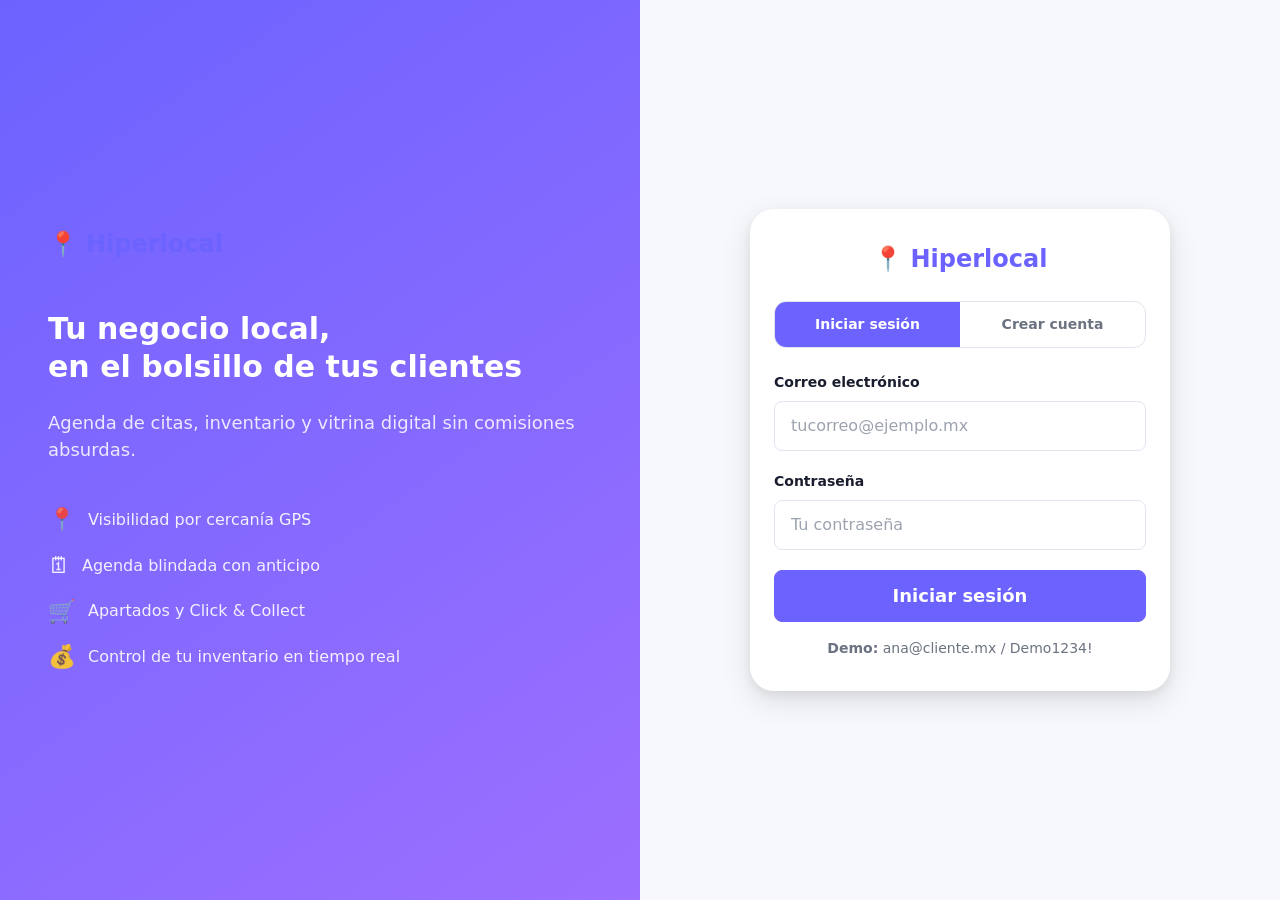
==== login.html @ 13b5e318 "Add files via upload" ====
<!DOCTYPE html>
<html lang="es">
<head>
  <meta charset="UTF-8">
  <meta name="viewport" content="width=device-width, initial-scale=1.0">
  <title>Entrar | Hiperlocal</title>
  <meta name="description" content="Inicia sesión o crea tu cuenta en Hiperlocal.">
  <link rel="stylesheet" href="css/variables.css">
  <link rel="stylesheet" href="css/global.css">
  <link rel="stylesheet" href="css/componentes.css">
  <style>
    body { background: var(--color-bg); }

    .auth-layout {
      min-height: 100dvh;
      display: grid;
      grid-template-columns: 1fr;
    }

    @media (min-width: 768px) {
      .auth-layout { grid-template-columns: 1fr 1fr; }
    }

    .auth-branding {
      display: none;
      background: linear-gradient(145deg, var(--color-primary) 0%, #9C6FFF 100%);
      color: #fff;
      padding: var(--space-12);
      flex-direction: column;
      justify-content: center;
      gap: var(--space-6);
    }

    @media (min-width: 768px) { .auth-branding { display: flex; } }

    .auth-branding h2 {
      color: #fff;
      font-size: var(--text-3xl);
      line-height: var(--leading-tight);
    }

    .auth-branding p { opacity: 0.85; font-size: var(--text-lg); }

    .auth-branding .feature-list {
      display: flex;
      flex-direction: column;
      gap: var(--space-3);
    }

    .auth-branding .feature-item {
      display: flex;
      align-items: center;
      gap: var(--space-3);
      font-size: var(--text-base);
      opacity: 0.9;
    }

    .auth-branding .feature-item .icon {
      font-size: 1.4rem;
      flex-shrink: 0;
    }

    .auth-form-wrapper {
      display: flex;
      align-items: center;
      justify-content: center;
      padding: var(--space-8) var(--space-5);
      min-height: 100dvh;
    }

    .auth-card {
      background: var(--color-surface);
      border-radius: var(--radius-2xl);
      box-shadow: var(--shadow-lg);
      padding: var(--space-8) var(--space-6);
      width: 100%;
      max-width: 420px;
    }

    .auth-logo {
      display: flex;
      align-items: center;
      gap: var(--space-2);
      font-size: var(--text-2xl);
      font-weight: var(--weight-bold);
      color: var(--color-primary);
      margin-bottom: var(--space-6);
      justify-content: center;
      text-decoration: none;
    }

    .auth-tabs {
      display: flex;
      gap: 0;
      border: 1.5px solid var(--color-border);
      border-radius: var(--radius-lg);
      overflow: hidden;
      margin-bottom: var(--space-6);
    }

    .auth-tab-btn {
      flex: 1;
      padding: var(--space-3);
      border: none;
      background: transparent;
      font-size: var(--text-sm);
      font-weight: var(--weight-semibold);
      color: var(--color-text-muted);
      cursor: pointer;
      transition: background var(--transition-fast), color var(--transition-fast);
    }

    .auth-tab-btn.active {
      background: var(--color-primary);
      color: #fff;
    }

    .rol-selector {
      display: grid;
      grid-template-columns: 1fr 1fr;
      gap: var(--space-3);
      margin-bottom: var(--space-5);
    }

    .rol-card {
      border: 2px solid var(--color-border);
      border-radius: var(--radius-lg);
      padding: var(--space-4);
      cursor: pointer;
      text-align: center;
      transition: all var(--transition-fast);
      display: flex;
      flex-direction: column;
      align-items: center;
      gap: var(--space-2);
    }

    .rol-card:hover { border-color: var(--color-primary); }
    .rol-card.selected {
      border-color: var(--color-primary);
      background: var(--color-primary-light);
    }

    .rol-card__icon { font-size: 2rem; }
    .rol-card__label { font-size: var(--text-sm); font-weight: var(--weight-semibold); }
    .rol-card__sub   { font-size: var(--text-xs); color: var(--color-text-muted); }
  </style>
</head>
<body>

<div class="auth-layout">

  <!-- BRANDING lateral (desktop) -->
  <div class="auth-branding" aria-hidden="true">
    <a href="index.html" class="auth-logo" style="justify-content:flex-start;">
      <span>📍</span> Hiperlocal
    </a>
    <h2>Tu negocio local,<br>en el bolsillo de tus clientes</h2>
    <p>Agenda de citas, inventario y vitrina digital sin comisiones absurdas.</p>
    <div class="feature-list">
      <div class="feature-item"><span class="icon">📍</span> Visibilidad por cercanía GPS</div>
      <div class="feature-item"><span class="icon">🗓</span> Agenda blindada con anticipo</div>
      <div class="feature-item"><span class="icon">🛒</span> Apartados y Click &amp; Collect</div>
      <div class="feature-item"><span class="icon">💰</span> Control de tu inventario en tiempo real</div>
    </div>
  </div>

  <!-- FORMULARIO -->
  <div class="auth-form-wrapper">
    <div class="auth-card">
      <a href="index.html" class="auth-logo">
        <span>📍</span> Hiperlocal
      </a>

      <!-- Tabs Login / Registro -->
      <div class="auth-tabs" role="tablist" aria-label="Modo de acceso">
        <button class="auth-tab-btn active" role="tab" id="tab-login" aria-selected="true"
                aria-controls="form-login">Iniciar sesión</button>
        <button class="auth-tab-btn" role="tab" id="tab-registro" aria-selected="false"
                aria-controls="form-registro">Crear cuenta</button>
      </div>

      <!-- ════ FORM LOGIN ════════════════════════════ -->
      <form id="form-login" novalidate>
        <div class="form-group">
          <label class="form-label" for="login-email">Correo electrónico</label>
          <input type="email" id="login-email" name="email" class="form-control"
                 placeholder="tucorreo@ejemplo.mx" autocomplete="email" required>
        </div>
        <div class="form-group">
          <label class="form-label" for="login-password">Contraseña</label>
          <input type="password" id="login-password" name="password" class="form-control"
                 placeholder="Tu contraseña" autocomplete="current-password" required>
        </div>
        <div id="login-error" class="alert alert--danger" style="display:none;"></div>
        <button type="submit" class="btn btn--primary btn--full btn--lg" id="btn-login">
          Iniciar sesión
        </button>
        <p class="text-center text-sm text-muted" style="margin-top:var(--space-4);">
          <strong>Demo:</strong> ana@cliente.mx / Demo1234!
        </p>
      </form>

      <!-- ════ FORM REGISTRO ═════════════════════════ -->
      <form id="form-registro" style="display:none;" novalidate>
        <div class="form-group">
          <label class="form-label" for="reg-nombre">Nombre completo <span class="required">*</span></label>
          <input type="text" id="reg-nombre" name="nombre" class="form-control"
                 placeholder="Tu nombre" autocomplete="name" required minlength="2" maxlength="120">
        </div>
        <div class="form-group">
          <label class="form-label" for="reg-email">Correo electrónico <span class="required">*</span></label>
          <input type="email" id="reg-email" name="email" class="form-control"
                 placeholder="tucorreo@ejemplo.mx" autocomplete="email" required>
        </div>
        <div class="form-group">
          <label class="form-label" for="reg-tel">Teléfono (opcional)</label>
          <input type="tel" id="reg-tel" name="telefono" class="form-control"
                 placeholder="55 1234 5678" autocomplete="tel" maxlength="20">
        </div>
        <div class="form-group">
          <label class="form-label" for="reg-password">Contraseña <span class="required">*</span></label>
          <input type="password" id="reg-password" name="password" class="form-control"
                 placeholder="Mín. 8 caracteres, 1 mayúscula, 1 número" autocomplete="new-password"
                 required minlength="8">
          <span class="form-hint">Mínimo 8 caracteres, una mayúscula y un número.</span>
        </div>

        <!-- Selector de rol -->
        <div class="form-group">
          <label class="form-label">¿Cómo vas a usar Hiperlocal? <span class="required">*</span></label>
          <div class="rol-selector">
            <div class="rol-card selected" data-rol="cliente" role="radio" aria-checked="true" tabindex="0">
              <div class="rol-card__icon">👤</div>
              <div class="rol-card__label">Cliente</div>
              <div class="rol-card__sub">Busco y aparto productos o servicios</div>
            </div>
            <div class="rol-card" data-rol="negocio" role="radio" aria-checked="false" tabindex="0">
              <div class="rol-card__icon">🏪</div>
              <div class="rol-card__label">Negocio</div>
              <div class="rol-card__sub">Tengo un negocio y quiero publicarlo</div>
            </div>
          </div>
          <input type="hidden" id="reg-rol" name="rol" value="cliente">
        </div>

        <div id="registro-error" class="alert alert--danger" style="display:none;"></div>

        <button type="submit" class="btn btn--primary btn--full btn--lg" id="btn-registro">
          Crear mi cuenta
        </button>

        <p class="text-center text-xs text-muted" style="margin-top:var(--space-4);">
          Al registrarte aceptas los Términos de Servicio y la Política de Privacidad.
        </p>
      </form>

    </div>
  </div>

</div>

<script type="module">
  import { api, ApiError, toast, btnLoading } from './js/api.js';

  // ── Verificar si ya hay sesión ────────────────────────────────
  const redirect = new URLSearchParams(window.location.search).get('redirect') ?? 'index.html';

  (async () => {
    try {
      const me = await api.get('auth.php', { action: 'me' });
      if (me.autenticado) {
        const card = document.querySelector('.auth-card');
        const aviso = document.createElement('div');
        aviso.className = 'alert alert--info';
        aviso.style.marginBottom = 'var(--space-5)';
        aviso.innerHTML = `
          <div style="width:100%;">
            <p style="margin-bottom:var(--space-2);">Ya has iniciado sesión como <strong>${me.usuario.nombre}</strong> (<em>${me.usuario.rol}</em>).</p>
            <div style="display:flex;gap:var(--space-2);flex-wrap:wrap;margin-top:var(--space-3);">
              <a href="${me.usuario.rol === 'negocio' ? 'panel-negocio.html' : redirect}" class="btn btn--primary btn--sm">Ir a mi cuenta</a>
              <button id="btn-cerrar-sesion-login" class="btn btn--danger btn--sm">Cerrar sesión</button>
            </div>
          </div>
        `;
        card.insertBefore(aviso, card.querySelector('.auth-tabs'));

        document.getElementById('btn-cerrar-sesion-login')?.addEventListener('click', async () => {
          try {
            await api.post('auth.php', { action: 'logout' });
          } catch {}
          aviso.remove();
          toast('Sesión cerrada correctamente.', 'success');
        });
      }
    } catch { /* Sin sesión previa */ }
  })();

  function _redirigirPorRol(rol) {
    window.location.href = rol === 'negocio' ? 'panel-negocio.html' : redirect;
  }

  // ── Tabs ──────────────────────────────────────────────────────
  const tabLogin    = document.getElementById('tab-login');
  const tabRegistro = document.getElementById('tab-registro');
  const formLogin   = document.getElementById('form-login');
  const formReg     = document.getElementById('form-registro');

  tabLogin.addEventListener('click', () => {
    tabLogin.classList.add('active');    tabLogin.setAttribute('aria-selected', 'true');
    tabRegistro.classList.remove('active'); tabRegistro.setAttribute('aria-selected', 'false');
    formLogin.style.display = 'block';
    formReg.style.display   = 'none';
  });

  tabRegistro.addEventListener('click', () => {
    tabRegistro.classList.add('active'); tabRegistro.setAttribute('aria-selected', 'true');
    tabLogin.classList.remove('active'); tabLogin.setAttribute('aria-selected', 'false');
    formReg.style.display   = 'block';
    formLogin.style.display = 'none';
  });

  // ── Selector de rol ───────────────────────────────────────────
  const rolCards = document.querySelectorAll('.rol-card[data-rol]');
  const rolInput = document.getElementById('reg-rol');

  rolCards.forEach(card => {
    const seleccionar = () => {
      rolCards.forEach(c => { c.classList.remove('selected'); c.setAttribute('aria-checked', 'false'); });
      card.classList.add('selected');
      card.setAttribute('aria-checked', 'true');
      rolInput.value = card.dataset.rol;
    };
    card.addEventListener('click', seleccionar);
    card.addEventListener('keydown', e => { if (e.key === 'Enter' || e.key === ' ') seleccionar(); });
  });

  // ── Formulario Login ──────────────────────────────────────────
  formLogin.addEventListener('submit', async (e) => {
    e.preventDefault();
    const btn   = document.getElementById('btn-login');
    const errEl = document.getElementById('login-error');
    const datos = Object.fromEntries(new FormData(formLogin));

    if (!datos.email || !datos.password) {
      errEl.textContent   = 'Ingresa tu correo y contraseña.';
      errEl.style.display = 'flex';
      return;
    }

    errEl.style.display = 'none';
    btnLoading(btn, true);

    try {
      const res = await api.post('auth.php', { action: 'login' }, datos);
      toast(`¡Bienvenido, ${res.usuario.nombre.split(' ')[0]}!`, 'success');
      _redirigirPorRol(res.usuario.rol);
    } catch (err) {
      errEl.textContent   = err.message;
      errEl.style.display = 'flex';
      btnLoading(btn, false);
    }
  });

  // ── Formulario Registro ───────────────────────────────────────
  formReg.addEventListener('submit', async (e) => {
    e.preventDefault();
    const btn   = document.getElementById('btn-registro');
    const errEl = document.getElementById('registro-error');
    const datos = Object.fromEntries(new FormData(formReg));

    // Validación básica client-side (el server valida de nuevo)
    if (!datos.nombre?.trim() || !datos.email || !datos.password) {
      errEl.textContent   = 'Nombre, correo y contraseña son obligatorios.';
      errEl.style.display = 'flex';
      return;
    }

    if (datos.password.length < 8) {
      errEl.textContent   = 'La contraseña debe tener al menos 8 caracteres.';
      errEl.style.display = 'flex';
      return;
    }

    errEl.style.display = 'none';
    btnLoading(btn, true);

    try {
      const res = await api.post('auth.php', { action: 'register' }, datos);
      toast(`¡Cuenta creada! Bienvenido a Hiperlocal, ${res.usuario.nombre.split(' ')[0]}.`, 'success', 4000);
      _redirigirPorRol(res.usuario.rol);
    } catch (err) {
      // El endpoint puede devolver array de errores
      const msg = err.data?.errores
        ? err.data.errores.join(' | ')
        : err.message;
      errEl.textContent   = msg;
      errEl.style.display = 'flex';
      btnLoading(btn, false);
    }
  });
</script>

</body>
</html>
---- css/variables.css ----
/* =============================================================================
   css/variables.css
   SISTEMA DE DISEÑO & DESIGN TOKENS
   Plataforma Hiperlocal | Mobile-First & Responsive

   GUÍA RÁPIDA PARA EL ENCARGADO DE DISEÑO:
   1. Para cambiar la identidad visual de toda la app, edita la sección
      "CONTROL MAESTRO DE MARCA" justo abajo.
   2. Para probar otros estilos al instante, revisa la sección "PRESETS DE TEMAS".
   3. Todos los componentes (botones, tarjetas, badges, modales) heredan
      automáticamente estos valores.
   ============================================================================= */

:root {
  /* ===========================================================================
     1. CONTROL MAESTRO DE MARCA (Cambia estos valores para rebrandear la app)
     =========================================================================== */
  --color-primary:        #6C63FF;   /* Color dominante: botones principales, links, iconos */
  --color-primary-dark:   #574FCC;   /* Hover de botones y estados presionados */
  --color-primary-light:  #EAE9FF;   /* Fondos suaves, badges y estados activos de menú */
  
  --color-secondary:      #FF6584;   /* Color de acento: precios especiales, llamadas de atención */
  --color-secondary-dark: #E04E6A;   /* Hover de elementos secundarios */

  /* Gradiente decorativo del banner principal / Hero */
  --hero-gradient-start:  #6C63FF;
  --hero-gradient-end:    #9C6FFF;

  /* Redondez global de elementos */
  --card-radius:          1rem;      /* 16px: Bordes de tarjetas de productos y negocios */
  --btn-radius:           0.5rem;    /* 8px: Bordes de botones */
  --input-radius:         0.5rem;    /* 8px: Bordes de campos de formulario */

  /* ===========================================================================
     2. ESCALA DE SUPERFICIES Y FONDOS
     =========================================================================== */
  --color-bg:             #F7F8FC;   /* Fondo general de la aplicación */
  --color-surface:        #FFFFFF;   /* Fondo de tarjetas, headers y modales */
  --color-surface-alt:    #F0F1F7;   /* Fondos secundarios, placeholders e inputs neutros */
  --color-border:         #E2E5F0;   /* Líneas divisorias y bordes sutiles */
  
  /* Textos y contrastes */
  --color-text:           #1A1D2E;   /* Texto principal (alta legibilidad) */
  --color-text-muted:     #6B7280;   /* Subtítulos, fechas, categorías */
  --color-text-light:     #9CA3AF;   /* Placeholders e iconos secundarios */

  /* ===========================================================================
     3. ESTADOS SEMÁNTICOS (Feedback visual)
     =========================================================================== */
  --color-success:        #22C55E;   /* Éxito, citas completadas, disponible */
  --color-success-bg:     #DCFCE7;
  --color-warning:        #F59E0B;   /* Advertencias, citas pendientes, anticipos */
  --color-warning-bg:     #FEF3C7;
  --color-danger:         #EF4444;   /* Errores, stock agotado, cancelaciones */
  --color-danger-bg:      #FEE2E2;
  --color-info:           #3B82F6;   /* Información general y notificaciones */
  --color-info-bg:        #DBEAFE;

  /* ===========================================================================
     4. BADGES DE ESTADO (Citas y Apartados)
     =========================================================================== */
  --badge-pendiente-pago:   #F59E0B;
  --badge-agendada:         #3B82F6;
  --badge-confirmada:       #6C63FF;
  --badge-en-curso:         #8B5CF6;
  --badge-completada:       #22C55E;
  --badge-cancelada-tiempo: #6B7280;
  --badge-cancelada-tarde:  #EF4444;
  --badge-no-show:          #DC2626;

  /* Distintivos de Planes */
  --color-plan-basico:      #6B7280;
  --color-plan-pro:         #F59E0B;

  /* ===========================================================================
     5. TIPOGRAFÍA
     (Para cambiar de fuente, importa tu Google Font y colócala aquí)
     =========================================================================== */
  --font-sans:   'Segoe UI', system-ui, -apple-system, BlinkMacSystemFont,
                 'Helvetica Neue', Arial, sans-serif;
  --font-mono:   'Cascadia Code', 'Consolas', 'Courier New', monospace;

  /* Jerarquía de tamaños */
  --text-xs:    0.75rem;    /* 12px */
  --text-sm:    0.875rem;   /* 14px */
  --text-base:  1rem;       /* 16px */
  --text-lg:    1.125rem;   /* 18px */
  --text-xl:    1.25rem;    /* 20px */
  --text-2xl:   1.5rem;     /* 24px */
  --text-3xl:   1.875rem;   /* 30px */
  --text-4xl:   2.25rem;    /* 36px */

  --weight-normal:   400;
  --weight-medium:   500;
  --weight-semibold: 600;
  --weight-bold:     700;

  --leading-tight:   1.25;
  --leading-normal:  1.5;
  --leading-relaxed: 1.75;

  /* ===========================================================================
     6. ESPACIADO MODULAR (Escala de 4px)
     =========================================================================== */
  --space-1:  0.25rem;   /*  4px */
  --space-2:  0.5rem;    /*  8px */
  --space-3:  0.75rem;   /* 12px */
  --space-4:  1rem;      /* 16px */
  --space-5:  1.25rem;   /* 20px */
  --space-6:  1.5rem;    /* 24px */
  --space-8:  2rem;      /* 32px */
  --space-10: 2.5rem;    /* 40px */
  --space-12: 3rem;      /* 48px */
  --space-16: 4rem;      /* 64px */
  --space-20: 5rem;      /* 80px */

  /* ===========================================================================
     7. RADIOS Y SOMBRAS DETALLADAS
     =========================================================================== */
  --radius-sm:  var(--btn-radius);
  --radius-md:  var(--input-radius);
  --radius-lg:  0.75rem;
  --radius-xl:  var(--card-radius);
  --radius-2xl: 1.5rem;
  --radius-full:9999px;

  --shadow-sm:  0 1px 3px rgba(0,0,0,0.07), 0 1px 2px rgba(0,0,0,0.04);
  --shadow-md:  0 4px 12px rgba(0,0,0,0.08), 0 2px 4px rgba(0,0,0,0.05);
  --shadow-lg:  0 10px 30px rgba(0,0,0,0.11), 0 4px 10px rgba(0,0,0,0.06);
  --shadow-xl:  0 20px 50px rgba(0,0,0,0.14), 0 8px 20px rgba(0,0,0,0.07);

  /* Transiciones estándar */
  --transition-fast:   150ms ease;
  --transition-base:   250ms ease;
  --transition-slow:   400ms ease;

  /* Layout */
  --max-width-sm:   640px;
  --max-width-md:   768px;
  --max-width-lg:   1024px;
  --max-width-xl:   1280px;
  --header-height:  60px;
  --bottom-nav-h:   64px;
}

/* =============================================================================
   PRESETS DE TEMAS OPCIONALES (El diseñador puede descomentar uno de estos bloques)
   ============================================================================= */

/* --- TEMA 1: ESMERALDA & ORO (Estilo sofisticado / Boutiques / Spa) ---
:root {
  --color-primary:        #0F766E;
  --color-primary-dark:   #115E59;
  --color-primary-light:  #CCFBF1;
  --color-secondary:      #D97706;
  --color-secondary-dark: #B45309;
  --hero-gradient-start:  #0F766E;
  --hero-gradient-end:    #14B8A6;
}
*/

/* --- TEMA 2: CORAL SUNSET (Cálido / Dinámico) ---
:root {
  --color-primary:        #FF5722;
  --color-primary-dark:   #E64A19;
  --color-primary-light:  #FBE9E7;
  --color-secondary:      #26A69A;
  --color-secondary-dark: #00897B;
  --hero-gradient-start:  #FF5722;
  --hero-gradient-end:    #FF8A65;
}
*/

/* --- TEMA 3: BLUE TECH MODERNO (Limpio y corporativo) ---
:root {
  --color-primary:        #2563EB;
  --color-primary-dark:   #1D4ED8;
  --color-primary-light:  #EFF6FF;
  --color-secondary:      #EC4899;
  --color-secondary-dark: #DB2777;
  --hero-gradient-start:  #1E40AF;
  --hero-gradient-end:    #3B82F6;
}
*/

/* =============================================================================
   SOPORTE DE MODO OSCURO (Respeta preferencia del sistema del usuario)
   ============================================================================= */
@media (prefers-color-scheme: dark) {
  :root {
    --color-bg:          #0F1117;
    --color-surface:     #1A1D2E;
    --color-surface-alt: #242740;
    --color-border:      #2D3148;
    --color-text:        #F1F3FA;
    --color-text-muted:  #9CA3AF;
    --color-text-light:  #6B7280;
  }
}
---- css/global.css ----
/* ============================================================
   css/global.css
   Reset, layout base, tipografía, botones, formularios y grid
   Plataforma Hiperlocal | Mobile-First
   ============================================================ */

@import url('variables.css');

/* ── Reset moderno ──────────────────────────────── */
*, *::before, *::after {
  box-sizing: border-box;
  margin: 0;
  padding: 0;
}

html {
  font-size: 16px;
  scroll-behavior: smooth;
  -webkit-text-size-adjust: 100%;
}

body {
  font-family: var(--font-sans);
  font-size: var(--text-base);
  line-height: var(--leading-normal);
  color: var(--color-text);
  background-color: var(--color-bg);
  min-height: 100dvh;
  -webkit-font-smoothing: antialiased;
  overflow-x: hidden;
}

img, video, svg {
  display: block;
  max-width: 100%;
}

a {
  color: var(--color-primary);
  text-decoration: none;
}
a:hover { text-decoration: underline; }

ul, ol { list-style: none; }

button, input, select, textarea {
  font-family: inherit;
  font-size: inherit;
  line-height: inherit;
}

h1, h2, h3, h4, h5, h6 {
  line-height: var(--leading-tight);
  font-weight: var(--weight-bold);
  color: var(--color-text);
}

h1 { font-size: var(--text-3xl); }
h2 { font-size: var(--text-2xl); }
h3 { font-size: var(--text-xl);  }
h4 { font-size: var(--text-lg);  }

p { margin-bottom: var(--space-4); }
p:last-child { margin-bottom: 0; }

/* ── Contenedores ───────────────────────────────── */
.container {
  width: 100%;
  max-width: var(--max-width-xl);
  margin-inline: auto;
  padding-inline: var(--space-4);
}

.container--sm { max-width: var(--max-width-sm); }
.container--md { max-width: var(--max-width-md); }
.container--lg { max-width: var(--max-width-lg); }

/* ── Header principal ───────────────────────────── */
.site-header {
  position: sticky;
  top: 0;
  z-index: 100;
  height: var(--header-height);
  background: var(--color-surface);
  border-bottom: 1px solid var(--color-border);
  box-shadow: var(--shadow-sm);
  display: flex;
  align-items: center;
}

.site-header .container {
  display: flex;
  align-items: center;
  justify-content: space-between;
  gap: var(--space-4);
}

.logo {
  display: flex;
  align-items: center;
  gap: var(--space-2);
  font-size: var(--text-xl);
  font-weight: var(--weight-bold);
  color: var(--color-primary);
  text-decoration: none;
}
.logo:hover { text-decoration: none; }
.logo__icon { font-size: 1.5rem; }

.header-nav {
  display: flex;
  align-items: center;
  gap: var(--space-3);
}

/* ── Navegación inferior mobile ─────────────────── */
.bottom-nav {
  display: flex;
  position: fixed;
  bottom: 0;
  left: 0;
  right: 0;
  z-index: 100;
  height: var(--bottom-nav-h);
  background: var(--color-surface);
  border-top: 1px solid var(--color-border);
  box-shadow: 0 -4px 12px rgba(0,0,0,0.08);
}

.bottom-nav__item {
  flex: 1;
  display: flex;
  flex-direction: column;
  align-items: center;
  justify-content: center;
  gap: var(--space-1);
  color: var(--color-text-muted);
  font-size: var(--text-xs);
  font-weight: var(--weight-medium);
  text-decoration: none;
  transition: color var(--transition-fast);
  padding: var(--space-2) 0;
}

.bottom-nav__item .icon { font-size: 1.4rem; }

.bottom-nav__item:hover,
.bottom-nav__item.active {
  color: var(--color-primary);
  text-decoration: none;
}

/* Ocultar bottom-nav en desktop */
@media (min-width: 768px) {
  .bottom-nav { display: none; }
}

/* ── Main con padding para bottom-nav ───────────── */
.main-content {
  padding-bottom: calc(var(--bottom-nav-h) + var(--space-4));
  min-height: calc(100dvh - var(--header-height));
}

@media (min-width: 768px) {
  .main-content { padding-bottom: var(--space-10); }
}

/* ── Botones ────────────────────────────────────── */
.btn {
  display: inline-flex;
  align-items: center;
  justify-content: center;
  gap: var(--space-2);
  padding: var(--space-3) var(--space-5);
  border-radius: var(--radius-md);
  border: 1.5px solid transparent;
  font-size: var(--text-sm);
  font-weight: var(--weight-semibold);
  line-height: 1;
  cursor: pointer;
  text-decoration: none;
  transition: background var(--transition-fast),
              color var(--transition-fast),
              border-color var(--transition-fast),
              box-shadow var(--transition-fast),
              transform var(--transition-fast);
  white-space: nowrap;
  user-select: none;
}

.btn:active { transform: scale(0.97); }
.btn:disabled {
  opacity: 0.55;
  cursor: not-allowed;
  pointer-events: none;
}

.btn--primary {
  background: var(--color-primary);
  color: #fff;
  border-color: var(--color-primary);
}
.btn--primary:hover {
  background: var(--color-primary-dark);
  border-color: var(--color-primary-dark);
  box-shadow: 0 4px 14px rgba(108,99,255,0.35);
  text-decoration: none;
  color: #fff;
}

.btn--secondary {
  background: transparent;
  color: var(--color-primary);
  border-color: var(--color-primary);
}
.btn--secondary:hover {
  background: var(--color-primary-light);
  text-decoration: none;
}

.btn--danger {
  background: var(--color-danger);
  color: #fff;
  border-color: var(--color-danger);
}
.btn--danger:hover {
  background: #DC2626;
  border-color: #DC2626;
  text-decoration: none;
  color: #fff;
}

.btn--ghost {
  background: transparent;
  color: var(--color-text-muted);
  border-color: var(--color-border);
}
.btn--ghost:hover {
  background: var(--color-surface-alt);
  color: var(--color-text);
  text-decoration: none;
}

.btn--success {
  background: var(--color-success);
  color: #fff;
  border-color: var(--color-success);
}

/* Tamaños */
.btn--sm { padding: var(--space-2) var(--space-3); font-size: var(--text-xs); }
.btn--lg { padding: var(--space-4) var(--space-8); font-size: var(--text-lg); }
.btn--full { width: 100%; }

/* ── Formularios ────────────────────────────────── */
.form-group {
  display: flex;
  flex-direction: column;
  gap: var(--space-2);
  margin-bottom: var(--space-5);
}

.form-label {
  font-size: var(--text-sm);
  font-weight: var(--weight-semibold);
  color: var(--color-text);
}

.form-label .required {
  color: var(--color-danger);
  margin-left: var(--space-1);
}

.form-control {
  width: 100%;
  padding: var(--space-3) var(--space-4);
  border: 1.5px solid var(--color-border);
  border-radius: var(--radius-md);
  background: var(--color-surface);
  color: var(--color-text);
  font-size: var(--text-base);
  transition: border-color var(--transition-fast),
              box-shadow var(--transition-fast);
  outline: none;
}

.form-control:focus {
  border-color: var(--color-primary);
  box-shadow: 0 0 0 3px rgba(108,99,255,0.15);
}

.form-control::placeholder { color: var(--color-text-light); }

.form-control.is-error { border-color: var(--color-danger); }
.form-control.is-success { border-color: var(--color-success); }

.form-hint {
  font-size: var(--text-xs);
  color: var(--color-text-muted);
}

.form-error {
  font-size: var(--text-xs);
  color: var(--color-danger);
  font-weight: var(--weight-medium);
}

textarea.form-control { resize: vertical; min-height: 100px; }

select.form-control {
  appearance: none;
  background-image: url("data:image/svg+xml,%3Csvg xmlns='http://www.w3.org/2000/svg' width='12' height='8' viewBox='0 0 12 8'%3E%3Cpath fill='%236B7280' d='M1 1l5 5 5-5'/%3E%3C/svg%3E");
  background-repeat: no-repeat;
  background-position: right var(--space-4) center;
  padding-right: var(--space-10);
}

/* ── Alertas / Mensajes de feedback ─────────────── */
.alert {
  display: flex;
  align-items: flex-start;
  gap: var(--space-3);
  padding: var(--space-4);
  border-radius: var(--radius-md);
  border: 1px solid;
  font-size: var(--text-sm);
  margin-bottom: var(--space-4);
}

.alert--success {
  background: var(--color-success-bg);
  border-color: var(--color-success);
  color: #15803D;
}
.alert--warning {
  background: var(--color-warning-bg);
  border-color: var(--color-warning);
  color: #92400E;
}
.alert--danger {
  background: var(--color-danger-bg);
  border-color: var(--color-danger);
  color: #991B1B;
}
.alert--info {
  background: var(--color-info-bg);
  border-color: var(--color-info);
  color: #1D4ED8;
}

/* ── Grid responsivo ────────────────────────────── */
.grid {
  display: grid;
  gap: var(--space-4);
}

.grid--2 { grid-template-columns: repeat(2, 1fr); }
.grid--3 { grid-template-columns: repeat(3, 1fr); }
.grid--4 { grid-template-columns: repeat(4, 1fr); }

/* Mobile-First: en pantallas chicas todo a 1 columna */
@media (max-width: 479px) {
  .grid--2,
  .grid--3,
  .grid--4 { grid-template-columns: 1fr; }
}

@media (min-width: 480px) and (max-width: 767px) {
  .grid--3,
  .grid--4 { grid-template-columns: repeat(2, 1fr); }
}

/* Grid auto-fill responsive */
.grid--auto {
  grid-template-columns: repeat(auto-fill, minmax(240px, 1fr));
}

/* ── Flex helpers ────────────────────────────────── */
.flex         { display: flex; }
.flex-col     { flex-direction: column; }
.items-center { align-items: center; }
.justify-between { justify-content: space-between; }
.justify-center  { justify-content: center; }
.gap-2  { gap: var(--space-2); }
.gap-3  { gap: var(--space-3); }
.gap-4  { gap: var(--space-4); }
.flex-1 { flex: 1; }
.flex-wrap { flex-wrap: wrap; }

/* ── Utilidades de texto ─────────────────────────── */
.text-center { text-align: center; }
.text-right  { text-align: right; }
.text-muted  { color: var(--color-text-muted); }
.text-sm     { font-size: var(--text-sm); }
.text-xs     { font-size: var(--text-xs); }
.text-lg     { font-size: var(--text-lg); }
.text-xl     { font-size: var(--text-xl); }
.text-2xl    { font-size: var(--text-2xl); }
.font-bold   { font-weight: var(--weight-bold); }
.font-semibold { font-weight: var(--weight-semibold); }
.font-medium { font-weight: var(--weight-medium); }
.text-primary { color: var(--color-primary); }
.text-danger  { color: var(--color-danger); }
.text-success { color: var(--color-success); }

/* ── Separadores y espacio ───────────────────────── */
.divider {
  border: none;
  border-top: 1px solid var(--color-border);
  margin: var(--space-6) 0;
}

.mt-auto { margin-top: auto; }
.mb-4 { margin-bottom: var(--space-4); }
.mb-6 { margin-bottom: var(--space-6); }
.mb-8 { margin-bottom: var(--space-8); }
.mt-4 { margin-top: var(--space-4); }
.mt-6 { margin-top: var(--space-6); }
.mt-8 { margin-top: var(--space-8); }

/* ── Sección de página ───────────────────────────── */
.page-section {
  padding: var(--space-8) 0;
}

.section-title {
  font-size: var(--text-2xl);
  font-weight: var(--weight-bold);
  margin-bottom: var(--space-2);
}

.section-subtitle {
  font-size: var(--text-base);
  color: var(--color-text-muted);
  margin-bottom: var(--space-6);
}

/* ── Estado vacío / Empty state ─────────────────── */
.empty-state {
  display: flex;
  flex-direction: column;
  align-items: center;
  justify-content: center;
  gap: var(--space-4);
  padding: var(--space-16) var(--space-8);
  text-align: center;
  color: var(--color-text-muted);
}

.empty-state__icon { font-size: 3rem; opacity: 0.5; }
.empty-state__title { font-size: var(--text-xl); font-weight: var(--weight-semibold); color: var(--color-text); }
.empty-state__desc  { font-size: var(--text-sm); max-width: 320px; }

/* ── Spinner de carga ────────────────────────────── */
.spinner {
  display: inline-block;
  width: 1.25em;
  height: 1.25em;
  border: 2px solid currentColor;
  border-top-color: transparent;
  border-radius: 50%;
  animation: spin 0.7s linear infinite;
  vertical-align: middle;
}

@keyframes spin {
  to { transform: rotate(360deg); }
}

/* ── Overlay de carga de página ─────────────────── */
.page-loader {
  position: fixed;
  inset: 0;
  z-index: 9999;
  background: var(--color-surface);
  display: flex;
  align-items: center;
  justify-content: center;
  flex-direction: column;
  gap: var(--space-4);
  font-size: var(--text-lg);
  color: var(--color-primary);
  transition: opacity var(--transition-slow);
}
.page-loader.hidden {
  opacity: 0;
  pointer-events: none;
}

/* ── Toast / Notificaciones ──────────────────────── */
#toast-container {
  position: fixed;
  bottom: calc(var(--bottom-nav-h) + var(--space-4));
  right: var(--space-4);
  z-index: 9000;
  display: flex;
  flex-direction: column-reverse;
  gap: var(--space-2);
  pointer-events: none;
}

@media (min-width: 768px) {
  #toast-container { bottom: var(--space-8); }
}

.toast {
  display: flex;
  align-items: center;
  gap: var(--space-3);
  padding: var(--space-3) var(--space-5);
  border-radius: var(--radius-lg);
  background: var(--color-text);
  color: var(--color-surface);
  font-size: var(--text-sm);
  font-weight: var(--weight-medium);
  box-shadow: var(--shadow-lg);
  pointer-events: all;
  animation: slideUp 0.3s ease forwards;
  max-width: 320px;
}

.toast--success { background: var(--color-success); }
.toast--danger  { background: var(--color-danger);  }
.toast--warning { background: var(--color-warning); color: var(--color-text); }

@keyframes slideUp {
  from { transform: translateY(20px); opacity: 0; }
  to   { transform: translateY(0);    opacity: 1; }
}

/* ── Visualmente oculto pero accesible ───────────── */
.sr-only {
  position: absolute;
  width: 1px; height: 1px;
  padding: 0; margin: -1px;
  overflow: hidden;
  clip: rect(0,0,0,0);
  white-space: nowrap;
  border: 0;
}
---- css/componentes.css ----
/* ============================================================
   css/componentes.css
   Tarjetas de negocio/producto, modales, selector de horarios,
   tabs, badges de estado, paginación y galería
   Plataforma Hiperlocal | Mobile-First
   ============================================================ */

@import url('variables.css');

/* ═══════════════════════════════════════════════════
   BADGES DE ESTADO
   ═══════════════════════════════════════════════════ */
.badge {
  display: inline-flex;
  align-items: center;
  gap: var(--space-1);
  padding: 2px var(--space-2);
  border-radius: var(--radius-full);
  font-size: var(--text-xs);
  font-weight: var(--weight-semibold);
  line-height: 1.6;
  white-space: nowrap;
  letter-spacing: 0.02em;
  text-transform: uppercase;
}

/* Estados de citas */
.badge--pendiente-pago   { background: #FEF3C7; color: #92400E; }
.badge--agendada         { background: #DBEAFE; color: #1E40AF; }
.badge--confirmada       { background: #EAE9FF; color: #4338CA; }
.badge--en-curso         { background: #F3E8FF; color: #6D28D9; }
.badge--completada       { background: #DCFCE7; color: #15803D; }
.badge--cancelada-tiempo { background: #F3F4F6; color: #374151; }
.badge--cancelada-tarde  { background: #FEE2E2; color: #991B1B; }
.badge--no-show          { background: #FEE2E2; color: #7F1D1D; }

/* Estados de apartados */
.badge--pendiente  { background: #FEF3C7; color: #92400E; }
.badge--pagado     { background: #DCFCE7; color: #15803D; }
.badge--expirado   { background: #F3F4F6; color: #374151; }
.badge--cancelado  { background: #FEE2E2; color: #991B1B; }

/* Plan suscripción */
.badge--pro   { background: #FEF3C7; color: #78350F; }
.badge--pro::before   { content: '★ '; }
.badge--basico { background: #F3F4F6; color: #6B7280; }

/* ═══════════════════════════════════════════════════
   TARJETA DE NEGOCIO (search results)
   ═══════════════════════════════════════════════════ */
.negocio-card {
  background: var(--color-surface);
  border-radius: var(--radius-xl);
  border: 1px solid var(--color-border);
  box-shadow: var(--shadow-sm);
  overflow: hidden;
  display: flex;
  flex-direction: column;
  transition: transform var(--transition-base),
              box-shadow var(--transition-base);
  cursor: pointer;
}

.negocio-card:hover {
  transform: translateY(-3px);
  box-shadow: var(--shadow-md);
}

.negocio-card__cover {
  position: relative;
  width: 100%;
  aspect-ratio: 16 / 7;
  background: var(--color-surface-alt);
  overflow: hidden;
}

.negocio-card__cover img {
  width: 100%;
  height: 100%;
  object-fit: cover;
  transition: transform var(--transition-slow);
}

.negocio-card:hover .negocio-card__cover img {
  transform: scale(1.04);
}

.negocio-card__cover-placeholder {
  width: 100%;
  height: 100%;
  display: flex;
  align-items: center;
  justify-content: center;
  font-size: 3rem;
  background: linear-gradient(135deg, var(--color-primary-light), #fff);
}

.negocio-card__plan-badge {
  position: absolute;
  top: var(--space-3);
  right: var(--space-3);
}

.negocio-card__body {
  padding: var(--space-4);
  display: flex;
  flex-direction: column;
  gap: var(--space-2);
  flex: 1;
}

.negocio-card__header {
  display: flex;
  align-items: flex-start;
  gap: var(--space-3);
}

.negocio-card__logo {
  width: 44px;
  height: 44px;
  border-radius: var(--radius-lg);
  object-fit: cover;
  flex-shrink: 0;
  border: 2px solid var(--color-border);
  background: var(--color-surface-alt);
}

.negocio-card__info { flex: 1; min-width: 0; }

.negocio-card__nombre {
  font-size: var(--text-base);
  font-weight: var(--weight-bold);
  color: var(--color-text);
  display: flex;
  align-items: center;
  gap: var(--space-1);
  white-space: nowrap;
  overflow: hidden;
  text-overflow: ellipsis;
}

.negocio-card__nombre .verificado-icon {
  color: var(--color-primary);
  font-size: 0.9rem;
  flex-shrink: 0;
}

.negocio-card__categoria {
  font-size: var(--text-xs);
  color: var(--color-text-muted);
  text-transform: capitalize;
  margin-top: 2px;
}

.negocio-card__meta {
  display: flex;
  align-items: center;
  gap: var(--space-4);
  flex-wrap: wrap;
  font-size: var(--text-xs);
  color: var(--color-text-muted);
}

.negocio-card__meta-item {
  display: flex;
  align-items: center;
  gap: 3px;
}

.negocio-card__distancia {
  font-weight: var(--weight-semibold);
  color: var(--color-primary);
}

.negocio-card__desc {
  font-size: var(--text-sm);
  color: var(--color-text-muted);
  display: -webkit-box;
  -webkit-line-clamp: 2;
  -webkit-box-orient: vertical;
  overflow: hidden;
}

.negocio-card__footer {
  display: flex;
  align-items: center;
  justify-content: space-between;
  margin-top: auto;
  padding-top: var(--space-3);
  border-top: 1px solid var(--color-border);
}

/* ═══════════════════════════════════════════════════
   TARJETA DE PRODUCTO
   ═══════════════════════════════════════════════════ */
.producto-card {
  background: var(--color-surface);
  border-radius: var(--radius-xl);
  border: 1px solid var(--color-border);
  box-shadow: var(--shadow-sm);
  overflow: hidden;
  display: flex;
  flex-direction: column;
  transition: transform var(--transition-base), box-shadow var(--transition-base);
}

.producto-card:hover {
  transform: translateY(-2px);
  box-shadow: var(--shadow-md);
}

.producto-card__img {
  position: relative;
  aspect-ratio: 1 / 1;
  overflow: hidden;
  background: var(--color-surface-alt);
}

.producto-card__img img {
  width: 100%;
  height: 100%;
  object-fit: cover;
  transition: transform var(--transition-slow);
}

.producto-card:hover .producto-card__img img {
  transform: scale(1.05);
}

.producto-card__img-placeholder {
  width: 100%;
  height: 100%;
  display: flex;
  align-items: center;
  justify-content: center;
  font-size: 2.5rem;
  color: var(--color-text-light);
}

.producto-card__stock-badge {
  position: absolute;
  bottom: var(--space-2);
  left: var(--space-2);
  background: rgba(0,0,0,0.6);
  color: #fff;
  font-size: var(--text-xs);
  padding: 2px 6px;
  border-radius: var(--radius-sm);
}

.producto-card__stock-badge.agotado {
  background: var(--color-danger);
}

.producto-card__body {
  padding: var(--space-3) var(--space-4);
  display: flex;
  flex-direction: column;
  gap: var(--space-2);
  flex: 1;
}

.producto-card__titulo {
  font-size: var(--text-sm);
  font-weight: var(--weight-semibold);
  color: var(--color-text);
  display: -webkit-box;
  -webkit-line-clamp: 2;
  -webkit-box-orient: vertical;
  overflow: hidden;
  line-height: var(--leading-tight);
}

.producto-card__precio {
  font-size: var(--text-xl);
  font-weight: var(--weight-bold);
  color: var(--color-primary);
}

.producto-card__precio .moneda {
  font-size: var(--text-sm);
  font-weight: var(--weight-medium);
  vertical-align: super;
}

.producto-card__acciones {
  display: flex;
  flex-direction: column;
  gap: var(--space-2);
  margin-top: auto;
}

/* ═══════════════════════════════════════════════════
   TARJETA DE SERVICIO
   ═══════════════════════════════════════════════════ */
.servicio-card {
  background: var(--color-surface);
  border-radius: var(--radius-xl);
  border: 1px solid var(--color-border);
  padding: var(--space-5);
  display: flex;
  flex-direction: column;
  gap: var(--space-3);
  box-shadow: var(--shadow-sm);
  transition: transform var(--transition-base), box-shadow var(--transition-base);
}

.servicio-card:hover {
  transform: translateY(-2px);
  box-shadow: var(--shadow-md);
}

.servicio-card__header {
  display: flex;
  align-items: flex-start;
  gap: var(--space-3);
  justify-content: space-between;
}

.servicio-card__nombre {
  font-size: var(--text-base);
  font-weight: var(--weight-bold);
}

.servicio-card__duracion {
  display: flex;
  align-items: center;
  gap: var(--space-1);
  font-size: var(--text-xs);
  color: var(--color-text-muted);
  flex-shrink: 0;
  background: var(--color-surface-alt);
  padding: var(--space-1) var(--space-2);
  border-radius: var(--radius-full);
}

.servicio-card__desc {
  font-size: var(--text-sm);
  color: var(--color-text-muted);
  line-height: var(--leading-relaxed);
}

.servicio-card__footer {
  display: flex;
  align-items: center;
  justify-content: space-between;
  gap: var(--space-3);
  flex-wrap: wrap;
}

.servicio-card__precios {
  display: flex;
  flex-direction: column;
  gap: 2px;
}

.servicio-card__precio-estimado {
  font-size: var(--text-xl);
  font-weight: var(--weight-bold);
  color: var(--color-text);
}

.servicio-card__anticipo {
  font-size: var(--text-xs);
  color: var(--color-text-muted);
}

.servicio-card__anticipo strong {
  color: var(--color-secondary);
}

/* ═══════════════════════════════════════════════════
   TABS (Productos / Servicios en perfil de negocio)
   ═══════════════════════════════════════════════════ */
.tabs {
  display: flex;
  border-bottom: 2px solid var(--color-border);
  margin-bottom: var(--space-6);
  overflow-x: auto;
  scrollbar-width: none;
}

.tabs::-webkit-scrollbar { display: none; }

.tab-btn {
  flex-shrink: 0;
  padding: var(--space-3) var(--space-5);
  font-size: var(--text-sm);
  font-weight: var(--weight-semibold);
  color: var(--color-text-muted);
  background: none;
  border: none;
  border-bottom: 2px solid transparent;
  margin-bottom: -2px;
  cursor: pointer;
  transition: color var(--transition-fast), border-color var(--transition-fast);
  white-space: nowrap;
  display: flex;
  align-items: center;
  gap: var(--space-2);
}

.tab-btn:hover { color: var(--color-text); }

.tab-btn.active {
  color: var(--color-primary);
  border-bottom-color: var(--color-primary);
}

.tab-panel { display: none; }
.tab-panel.active { display: block; }

/* ═══════════════════════════════════════════════════
   MODAL
   ═══════════════════════════════════════════════════ */
.modal-backdrop {
  position: fixed;
  inset: 0;
  z-index: 500;
  background: rgba(10, 10, 20, 0.6);
  backdrop-filter: blur(4px);
  display: flex;
  align-items: flex-end;   /* Mobile: sube desde abajo */
  justify-content: center;
  padding: 0;
  opacity: 0;
  pointer-events: none;
  transition: opacity var(--transition-base);
}

.modal-backdrop.open {
  opacity: 1;
  pointer-events: all;
}

@media (min-width: 640px) {
  .modal-backdrop {
    align-items: center;
    padding: var(--space-6);
  }
}

.modal {
  background: var(--color-surface);
  border-radius: var(--radius-2xl) var(--radius-2xl) 0 0;
  width: 100%;
  max-height: 92dvh;
  overflow-y: auto;
  box-shadow: var(--shadow-xl);
  transform: translateY(100%);
  transition: transform var(--transition-base);
}

.modal-backdrop.open .modal {
  transform: translateY(0);
}

@media (min-width: 640px) {
  .modal {
    border-radius: var(--radius-2xl);
    max-width: 540px;
    max-height: 85dvh;
    transform: scale(0.95);
  }
  .modal-backdrop.open .modal {
    transform: scale(1);
  }
}

.modal--lg { max-width: 720px; }

.modal__header {
  position: sticky;
  top: 0;
  z-index: 10;
  display: flex;
  align-items: center;
  justify-content: space-between;
  padding: var(--space-5) var(--space-6);
  border-bottom: 1px solid var(--color-border);
  background: var(--color-surface);
}

/* Handle drag (mobile) */
.modal__handle {
  width: 36px;
  height: 4px;
  border-radius: var(--radius-full);
  background: var(--color-border);
  margin: var(--space-3) auto var(--space-1);
}

@media (min-width: 640px) { .modal__handle { display: none; } }

.modal__title {
  font-size: var(--text-lg);
  font-weight: var(--weight-bold);
}

.modal__close {
  width: 36px;
  height: 36px;
  border: none;
  border-radius: var(--radius-full);
  background: var(--color-surface-alt);
  color: var(--color-text-muted);
  font-size: 1.1rem;
  cursor: pointer;
  display: flex;
  align-items: center;
  justify-content: center;
  transition: background var(--transition-fast), color var(--transition-fast);
}

.modal__close:hover {
  background: var(--color-border);
  color: var(--color-text);
}

.modal__body {
  padding: var(--space-6);
}

.modal__footer {
  padding: var(--space-4) var(--space-6);
  border-top: 1px solid var(--color-border);
  display: flex;
  gap: var(--space-3);
  justify-content: flex-end;
  flex-wrap: wrap;
}

/* ═══════════════════════════════════════════════════
   SELECTOR DE HORARIOS (Agenda)
   ═══════════════════════════════════════════════════ */
.slot-grid {
  display: grid;
  grid-template-columns: repeat(auto-fill, minmax(80px, 1fr));
  gap: var(--space-2);
  margin-top: var(--space-4);
}

.slot-btn {
  padding: var(--space-2) var(--space-3);
  border: 1.5px solid var(--color-border);
  border-radius: var(--radius-md);
  background: var(--color-surface);
  color: var(--color-text);
  font-size: var(--text-sm);
  font-weight: var(--weight-medium);
  text-align: center;
  cursor: pointer;
  transition: all var(--transition-fast);
}

.slot-btn:hover:not(:disabled) {
  border-color: var(--color-primary);
  color: var(--color-primary);
  background: var(--color-primary-light);
}

.slot-btn.selected {
  background: var(--color-primary);
  border-color: var(--color-primary);
  color: #fff;
}

.slot-btn:disabled,
.slot-btn.ocupado {
  background: var(--color-surface-alt);
  color: var(--color-text-light);
  cursor: not-allowed;
  border-color: var(--color-border);
  text-decoration: line-through;
  opacity: 0.6;
}

/* Selector de fecha (días de la semana) */
.day-selector {
  display: flex;
  gap: var(--space-2);
  overflow-x: auto;
  padding-bottom: var(--space-2);
  scrollbar-width: none;
}

.day-selector::-webkit-scrollbar { display: none; }

.day-btn {
  flex-shrink: 0;
  display: flex;
  flex-direction: column;
  align-items: center;
  gap: 2px;
  width: 52px;
  padding: var(--space-2);
  border: 1.5px solid var(--color-border);
  border-radius: var(--radius-lg);
  background: var(--color-surface);
  cursor: pointer;
  transition: all var(--transition-fast);
}

.day-btn__dow {
  font-size: var(--text-xs);
  color: var(--color-text-muted);
  text-transform: uppercase;
  font-weight: var(--weight-semibold);
}

.day-btn__num {
  font-size: var(--text-lg);
  font-weight: var(--weight-bold);
  line-height: 1;
}

.day-btn:hover:not(:disabled) {
  border-color: var(--color-primary);
  color: var(--color-primary);
}

.day-btn.selected {
  background: var(--color-primary);
  border-color: var(--color-primary);
  color: #fff;
}

.day-btn.selected .day-btn__dow {
  color: rgba(255,255,255,0.75);
}

.day-btn:disabled {
  opacity: 0.4;
  cursor: not-allowed;
}

/* ═══════════════════════════════════════════════════
   BUSCADOR / FILTROS
   ═══════════════════════════════════════════════════ */
.search-bar {
  display: flex;
  align-items: center;
  gap: var(--space-2);
  background: var(--color-surface);
  border: 1.5px solid var(--color-border);
  border-radius: var(--radius-full);
  padding: var(--space-3) var(--space-5);
  box-shadow: var(--shadow-sm);
  transition: border-color var(--transition-fast), box-shadow var(--transition-fast);
}

.search-bar:focus-within {
  border-color: var(--color-primary);
  box-shadow: 0 0 0 3px rgba(108,99,255,0.12);
}

.search-bar__icon {
  color: var(--color-text-muted);
  font-size: 1.1rem;
  flex-shrink: 0;
}

.search-bar__input {
  flex: 1;
  border: none;
  background: transparent;
  outline: none;
  font-size: var(--text-base);
  color: var(--color-text);
}

.search-bar__input::placeholder { color: var(--color-text-light); }

.search-bar__btn {
  flex-shrink: 0;
  background: var(--color-primary);
  color: #fff;
  border: none;
  border-radius: var(--radius-full);
  padding: var(--space-2) var(--space-4);
  font-size: var(--text-sm);
  font-weight: var(--weight-semibold);
  cursor: pointer;
  transition: background var(--transition-fast);
}

.search-bar__btn:hover { background: var(--color-primary-dark); }

/* Chips de categoría */
.categoria-chips {
  display: flex;
  gap: var(--space-2);
  overflow-x: auto;
  padding: var(--space-1) 0;
  scrollbar-width: none;
}

.categoria-chips::-webkit-scrollbar { display: none; }

.chip {
  flex-shrink: 0;
  display: inline-flex;
  align-items: center;
  gap: var(--space-1);
  padding: var(--space-2) var(--space-4);
  border-radius: var(--radius-full);
  border: 1.5px solid var(--color-border);
  background: var(--color-surface);
  font-size: var(--text-sm);
  font-weight: var(--weight-medium);
  color: var(--color-text-muted);
  cursor: pointer;
  transition: all var(--transition-fast);
  white-space: nowrap;
}

.chip:hover {
  border-color: var(--color-primary);
  color: var(--color-primary);
}

.chip.active {
  background: var(--color-primary);
  border-color: var(--color-primary);
  color: #fff;
}

/* ═══════════════════════════════════════════════════
   CARD DE CITA (Panel negocio / perfil cliente)
   ═══════════════════════════════════════════════════ */
.cita-card {
  background: var(--color-surface);
  border: 1px solid var(--color-border);
  border-radius: var(--radius-xl);
  padding: var(--space-4) var(--space-5);
  display: flex;
  flex-direction: column;
  gap: var(--space-3);
  box-shadow: var(--shadow-sm);
}

.cita-card__header {
  display: flex;
  align-items: flex-start;
  justify-content: space-between;
  gap: var(--space-3);
}

.cita-card__servicio {
  font-weight: var(--weight-bold);
  font-size: var(--text-base);
}

.cita-card__cliente {
  font-size: var(--text-sm);
  color: var(--color-text-muted);
}

.cita-card__fecha {
  font-size: var(--text-sm);
  font-weight: var(--weight-semibold);
  color: var(--color-text);
  display: flex;
  align-items: center;
  gap: var(--space-2);
}

.cita-card__pin {
  font-size: var(--text-xl);
  font-family: var(--font-mono);
  font-weight: var(--weight-bold);
  letter-spacing: 0.3em;
  color: var(--color-primary);
  background: var(--color-primary-light);
  border-radius: var(--radius-md);
  padding: var(--space-2) var(--space-4);
  text-align: center;
  display: flex;
  align-items: center;
  gap: var(--space-2);
}

.cita-card__acciones {
  display: flex;
  gap: var(--space-2);
  flex-wrap: wrap;
}

/* ═══════════════════════════════════════════════════
   PANEL / SIDEBAR DEL NEGOCIO
   ═══════════════════════════════════════════════════ */
.panel-layout {
  display: grid;
  grid-template-columns: 1fr;
  min-height: calc(100dvh - var(--header-height));
}

@media (min-width: 768px) {
  .panel-layout {
    grid-template-columns: 220px 1fr;
  }
}

.panel-sidebar {
  background: var(--color-surface);
  border-right: 1px solid var(--color-border);
  padding: var(--space-6) var(--space-4);
  display: none;
}

@media (min-width: 768px) {
  .panel-sidebar { display: block; }
}

.panel-nav {
  display: flex;
  flex-direction: column;
  gap: var(--space-1);
}

.panel-nav__item {
  display: flex;
  align-items: center;
  gap: var(--space-3);
  padding: var(--space-3) var(--space-4);
  border-radius: var(--radius-lg);
  color: var(--color-text-muted);
  font-size: var(--text-sm);
  font-weight: var(--weight-medium);
  text-decoration: none;
  cursor: pointer;
  border: none;
  background: none;
  width: 100%;
  text-align: left;
  transition: background var(--transition-fast), color var(--transition-fast);
}

.panel-nav__item:hover {
  background: var(--color-surface-alt);
  color: var(--color-text);
  text-decoration: none;
}

.panel-nav__item.active {
  background: var(--color-primary-light);
  color: var(--color-primary);
  font-weight: var(--weight-semibold);
}

.panel-nav__item .icon { font-size: 1.2rem; }

.panel-main {
  padding: var(--space-6) var(--space-4);
  overflow-y: auto;
}

@media (min-width: 768px) {
  .panel-main { padding: var(--space-8); }
}

/* ═══════════════════════════════════════════════════
   ESTADÍSTICAS / KPI CARDS
   ═══════════════════════════════════════════════════ */
.stat-card {
  background: var(--color-surface);
  border: 1px solid var(--color-border);
  border-radius: var(--radius-xl);
  padding: var(--space-5);
  display: flex;
  align-items: center;
  gap: var(--space-4);
  box-shadow: var(--shadow-sm);
}

.stat-card__icon {
  width: 48px;
  height: 48px;
  border-radius: var(--radius-lg);
  display: flex;
  align-items: center;
  justify-content: center;
  font-size: 1.5rem;
  flex-shrink: 0;
}

.stat-card__icon--primary { background: var(--color-primary-light); }
.stat-card__icon--success { background: var(--color-success-bg); }
.stat-card__icon--warning { background: var(--color-warning-bg); }
.stat-card__icon--danger  { background: var(--color-danger-bg);  }

.stat-card__value {
  font-size: var(--text-2xl);
  font-weight: var(--weight-bold);
  line-height: 1;
}

.stat-card__label {
  font-size: var(--text-xs);
  color: var(--color-text-muted);
  margin-top: var(--space-1);
}

/* ═══════════════════════════════════════════════════
   INPUT DE IMAGEN CON PREVIEW
   ═══════════════════════════════════════════════════ */
.img-upload {
  border: 2px dashed var(--color-border);
  border-radius: var(--radius-xl);
  padding: var(--space-8);
  text-align: center;
  cursor: pointer;
  transition: border-color var(--transition-fast), background var(--transition-fast);
}

.img-upload:hover,
.img-upload.drag-over {
  border-color: var(--color-primary);
  background: var(--color-primary-light);
}

.img-upload input[type="file"] {
  position: absolute;
  width: 1px;
  height: 1px;
  opacity: 0;
  pointer-events: none;
}

.img-upload__icon {
  font-size: 2.5rem;
  color: var(--color-text-muted);
  margin-bottom: var(--space-3);
}

.img-upload__preview {
  width: 100%;
  max-height: 200px;
  object-fit: contain;
  border-radius: var(--radius-lg);
  margin-top: var(--space-3);
}

/* ═══════════════════════════════════════════════════
   MONEDERO / SALDO
   ═══════════════════════════════════════════════════ */
.monedero-banner {
  background: linear-gradient(135deg, var(--color-primary), var(--color-primary-dark));
  color: #fff;
  border-radius: var(--radius-2xl);
  padding: var(--space-6) var(--space-8);
  display: flex;
  align-items: center;
  justify-content: space-between;
  gap: var(--space-4);
  flex-wrap: wrap;
}

.monedero-banner__label {
  font-size: var(--text-sm);
  opacity: 0.8;
}

.monedero-banner__monto {
  font-size: var(--text-4xl);
  font-weight: var(--weight-bold);
  line-height: 1;
}

.monedero-banner__sub {
  font-size: var(--text-xs);
  opacity: 0.7;
  margin-top: var(--space-1);
}

/* ═══════════════════════════════════════════════════
   COUNTDOWN TIMER (ventana pendiente_pago)
   ═══════════════════════════════════════════════════ */
.countdown {
  display: inline-flex;
  align-items: center;
  gap: var(--space-2);
  font-size: var(--text-sm);
  font-weight: var(--weight-semibold);
  color: var(--color-warning);
  background: var(--color-warning-bg);
  padding: var(--space-2) var(--space-3);
  border-radius: var(--radius-full);
}

.countdown.expired {
  color: var(--color-danger);
  background: var(--color-danger-bg);
}
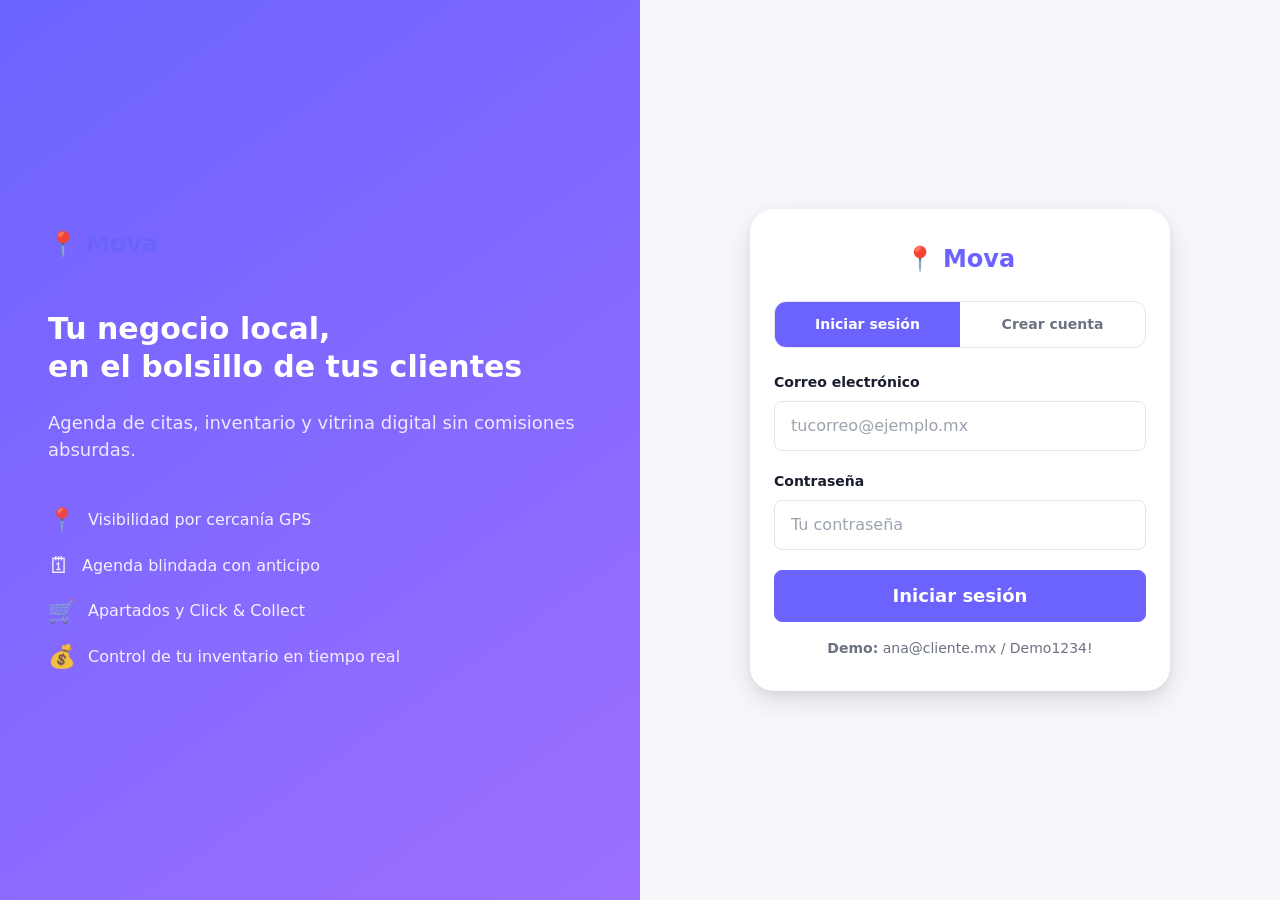
==== commit 6ac87c6c: "Add files via upload" ====
--- a/login.html
+++ b/login.html
@@ -3,8 +3,8 @@
 <head>
   <meta charset="UTF-8">
   <meta name="viewport" content="width=device-width, initial-scale=1.0">
-  <title>Entrar | Hiperlocal</title>
-  <meta name="description" content="Inicia sesión o crea tu cuenta en Hiperlocal.">
+  <title>Entrar | Mova</title>
+  <meta name="description" content="Inicia sesión o crea tu cuenta en Mova.">
   <link rel="stylesheet" href="css/variables.css">
   <link rel="stylesheet" href="css/global.css">
   <link rel="stylesheet" href="css/componentes.css">
@@ -153,7 +153,7 @@
   <!-- BRANDING lateral (desktop) -->
   <div class="auth-branding" aria-hidden="true">
     <a href="index.html" class="auth-logo" style="justify-content:flex-start;">
-      <span>📍</span> Hiperlocal
+      <span>📍</span> Mova
     </a>
     <h2>Tu negocio local,<br>en el bolsillo de tus clientes</h2>
     <p>Agenda de citas, inventario y vitrina digital sin comisiones absurdas.</p>
@@ -169,7 +169,7 @@
   <div class="auth-form-wrapper">
     <div class="auth-card">
       <a href="index.html" class="auth-logo">
-        <span>📍</span> Hiperlocal
+        <span>📍</span> Mova
       </a>
 
       <!-- Tabs Login / Registro -->
@@ -228,7 +228,7 @@
 
         <!-- Selector de rol -->
         <div class="form-group">
-          <label class="form-label">¿Cómo vas a usar Hiperlocal? <span class="required">*</span></label>
+          <label class="form-label">¿Cómo vas a usar Mova? <span class="required">*</span></label>
           <div class="rol-selector">
             <div class="rol-card selected" data-rol="cliente" role="radio" aria-checked="true" tabindex="0">
               <div class="rol-card__icon">👤</div>
@@ -387,7 +387,7 @@
 
     try {
       const res = await api.post('auth.php', { action: 'register' }, datos);
-      toast(`¡Cuenta creada! Bienvenido a Hiperlocal, ${res.usuario.nombre.split(' ')[0]}.`, 'success', 4000);
+      toast(`¡Cuenta creada! Bienvenido a Mova, ${res.usuario.nombre.split(' ')[0]}.`, 'success', 4000);
       _redirigirPorRol(res.usuario.rol);
     } catch (err) {
       // El endpoint puede devolver array de errores
--- a/css/variables.css
+++ b/css/variables.css
@@ -1,7 +1,7 @@
 /* =============================================================================
    css/variables.css
    SISTEMA DE DISEÑO & DESIGN TOKENS
-   Plataforma Hiperlocal | Mobile-First & Responsive
+   Plataforma Mova | Mobile-First & Responsive
 
    GUÍA RÁPIDA PARA EL ENCARGADO DE DISEÑO:
    1. Para cambiar la identidad visual de toda la app, edita la sección
@@ -55,6 +55,18 @@
   --color-danger-bg:      #FEE2E2;
   --color-info:           #3B82F6;   /* Información general y notificaciones */
   --color-info-bg:        #DBEAFE;
+  --color-danger-dark:    #DC2626;
+
+  /* Contrastes semánticos editables por el diseñador */
+  --color-on-action:       #FFFFFF;
+  --color-on-action-muted: rgba(255,255,255,0.75);
+  --color-success-text:    #15803D;
+  --color-warning-text:    #92400E;
+  --color-danger-text:     #991B1B;
+  --color-info-text:       #1D4ED8;
+  --color-overlay:         rgba(10,10,20,0.60);
+  --color-media-overlay:   rgba(0,0,0,0.60);
+  --focus-ring-primary:    rgba(108,99,255,0.15);
 
   /* ===========================================================================
      4. BADGES DE ESTADO (Citas y Apartados)
@@ -67,6 +79,23 @@
   --badge-cancelada-tiempo: #6B7280;
   --badge-cancelada-tarde:  #EF4444;
   --badge-no-show:          #DC2626;
+  --badge-pendiente-bg:     #FEF3C7;
+  --badge-pendiente-text:   #92400E;
+  --badge-agendada-bg:      #DBEAFE;
+  --badge-agendada-text:    #1E40AF;
+  --badge-confirmada-bg:    #EAE9FF;
+  --badge-confirmada-text:  #4338CA;
+  --badge-en-curso-bg:      #F3E8FF;
+  --badge-en-curso-text:    #6D28D9;
+  --badge-completada-bg:    #DCFCE7;
+  --badge-completada-text:  #15803D;
+  --badge-inactiva-bg:      #F3F4F6;
+  --badge-inactiva-text:    #374151;
+  --badge-cancelada-bg:     #FEE2E2;
+  --badge-cancelada-text:   #991B1B;
+  --badge-no-show-text:     #7F1D1D;
+  --badge-plan-pro-text:    #78350F;
+  --badge-plan-basico-text: #6B7280;
 
   /* Distintivos de Planes */
   --color-plan-basico:      #6B7280;
@@ -128,6 +157,8 @@
   --shadow-md:  0 4px 12px rgba(0,0,0,0.08), 0 2px 4px rgba(0,0,0,0.05);
   --shadow-lg:  0 10px 30px rgba(0,0,0,0.11), 0 4px 10px rgba(0,0,0,0.06);
   --shadow-xl:  0 20px 50px rgba(0,0,0,0.14), 0 8px 20px rgba(0,0,0,0.07);
+  --shadow-bottom-nav: 0 -4px 12px rgba(0,0,0,0.08);
+  --shadow-primary: 0 4px 14px rgba(108,99,255,0.35);
 
   /* Transiciones estándar */
   --transition-fast:   150ms ease;
--- a/css/global.css
+++ b/css/global.css
@@ -1,7 +1,7 @@
 /* ============================================================
    css/global.css
    Reset, layout base, tipografía, botones, formularios y grid
-   Plataforma Hiperlocal | Mobile-First
+   Plataforma Mova | Mobile-First
    ============================================================ */
 
 @import url('variables.css');
@@ -12,6 +12,8 @@
   margin: 0;
   padding: 0;
 }
+
+[hidden] { display: none !important; }
 
 html {
   font-size: 16px;
@@ -124,7 +126,7 @@
   height: var(--bottom-nav-h);
   background: var(--color-surface);
   border-top: 1px solid var(--color-border);
-  box-shadow: 0 -4px 12px rgba(0,0,0,0.08);
+  box-shadow: var(--shadow-bottom-nav);
 }
 
 .bottom-nav__item {
@@ -197,15 +199,15 @@
 
 .btn--primary {
   background: var(--color-primary);
-  color: #fff;
+  color: var(--color-on-action);
   border-color: var(--color-primary);
 }
 .btn--primary:hover {
   background: var(--color-primary-dark);
   border-color: var(--color-primary-dark);
-  box-shadow: 0 4px 14px rgba(108,99,255,0.35);
-  text-decoration: none;
-  color: #fff;
+  box-shadow: var(--shadow-primary);
+  text-decoration: none;
+  color: var(--color-on-action);
 }
 
 .btn--secondary {
@@ -220,14 +222,14 @@
 
 .btn--danger {
   background: var(--color-danger);
-  color: #fff;
+  color: var(--color-on-action);
   border-color: var(--color-danger);
 }
 .btn--danger:hover {
-  background: #DC2626;
-  border-color: #DC2626;
-  text-decoration: none;
-  color: #fff;
+  background: var(--color-danger-dark);
+  border-color: var(--color-danger-dark);
+  text-decoration: none;
+  color: var(--color-on-action);
 }
 
 .btn--ghost {
@@ -243,7 +245,7 @@
 
 .btn--success {
   background: var(--color-success);
-  color: #fff;
+  color: var(--color-on-action);
   border-color: var(--color-success);
 }
 
@@ -286,7 +288,7 @@
 
 .form-control:focus {
   border-color: var(--color-primary);
-  box-shadow: 0 0 0 3px rgba(108,99,255,0.15);
+  box-shadow: 0 0 0 3px var(--focus-ring-primary);
 }
 
 .form-control::placeholder { color: var(--color-text-light); }
@@ -330,22 +332,22 @@
 .alert--success {
   background: var(--color-success-bg);
   border-color: var(--color-success);
-  color: #15803D;
+  color: var(--color-success-text);
 }
 .alert--warning {
   background: var(--color-warning-bg);
   border-color: var(--color-warning);
-  color: #92400E;
+  color: var(--color-warning-text);
 }
 .alert--danger {
   background: var(--color-danger-bg);
   border-color: var(--color-danger);
-  color: #991B1B;
+  color: var(--color-danger-text);
 }
 .alert--info {
   background: var(--color-info-bg);
   border-color: var(--color-info);
-  color: #1D4ED8;
+  color: var(--color-info-text);
 }
 
 /* ── Grid responsivo ────────────────────────────── */
--- a/css/componentes.css
+++ b/css/componentes.css
@@ -2,7 +2,7 @@
    css/componentes.css
    Tarjetas de negocio/producto, modales, selector de horarios,
    tabs, badges de estado, paginación y galería
-   Plataforma Hiperlocal | Mobile-First
+   Plataforma Mova | Mobile-First
    ============================================================ */
 
 @import url('variables.css');
@@ -25,25 +25,25 @@
 }
 
 /* Estados de citas */
-.badge--pendiente-pago   { background: #FEF3C7; color: #92400E; }
-.badge--agendada         { background: #DBEAFE; color: #1E40AF; }
-.badge--confirmada       { background: #EAE9FF; color: #4338CA; }
-.badge--en-curso         { background: #F3E8FF; color: #6D28D9; }
-.badge--completada       { background: #DCFCE7; color: #15803D; }
-.badge--cancelada-tiempo { background: #F3F4F6; color: #374151; }
-.badge--cancelada-tarde  { background: #FEE2E2; color: #991B1B; }
-.badge--no-show          { background: #FEE2E2; color: #7F1D1D; }
+.badge--pendiente-pago   { background: var(--badge-pendiente-bg); color: var(--badge-pendiente-text); }
+.badge--agendada         { background: var(--badge-agendada-bg); color: var(--badge-agendada-text); }
+.badge--confirmada       { background: var(--badge-confirmada-bg); color: var(--badge-confirmada-text); }
+.badge--en-curso         { background: var(--badge-en-curso-bg); color: var(--badge-en-curso-text); }
+.badge--completada       { background: var(--badge-completada-bg); color: var(--badge-completada-text); }
+.badge--cancelada-tiempo { background: var(--badge-inactiva-bg); color: var(--badge-inactiva-text); }
+.badge--cancelada-tarde  { background: var(--badge-cancelada-bg); color: var(--badge-cancelada-text); }
+.badge--no-show          { background: var(--badge-cancelada-bg); color: var(--badge-no-show-text); }
 
 /* Estados de apartados */
-.badge--pendiente  { background: #FEF3C7; color: #92400E; }
-.badge--pagado     { background: #DCFCE7; color: #15803D; }
-.badge--expirado   { background: #F3F4F6; color: #374151; }
-.badge--cancelado  { background: #FEE2E2; color: #991B1B; }
+.badge--pendiente  { background: var(--badge-pendiente-bg); color: var(--badge-pendiente-text); }
+.badge--pagado     { background: var(--badge-completada-bg); color: var(--badge-completada-text); }
+.badge--expirado   { background: var(--badge-inactiva-bg); color: var(--badge-inactiva-text); }
+.badge--cancelado  { background: var(--badge-cancelada-bg); color: var(--badge-cancelada-text); }
 
 /* Plan suscripción */
-.badge--pro   { background: #FEF3C7; color: #78350F; }
+.badge--pro   { background: var(--badge-pendiente-bg); color: var(--badge-plan-pro-text); }
 .badge--pro::before   { content: '★ '; }
-.badge--basico { background: #F3F4F6; color: #6B7280; }
+.badge--basico { background: var(--badge-inactiva-bg); color: var(--badge-plan-basico-text); }
 
 /* ═══════════════════════════════════════════════════
    TARJETA DE NEGOCIO (search results)
@@ -92,7 +92,7 @@
   align-items: center;
   justify-content: center;
   font-size: 3rem;
-  background: linear-gradient(135deg, var(--color-primary-light), #fff);
+  background: linear-gradient(135deg, var(--color-primary-light), var(--color-surface));
 }
 
 .negocio-card__plan-badge {
@@ -241,8 +241,8 @@
   position: absolute;
   bottom: var(--space-2);
   left: var(--space-2);
-  background: rgba(0,0,0,0.6);
-  color: #fff;
+  background: var(--color-media-overlay);
+  color: var(--color-on-action);
   font-size: var(--text-xs);
   padding: 2px 6px;
   border-radius: var(--radius-sm);
@@ -417,7 +417,7 @@
   position: fixed;
   inset: 0;
   z-index: 500;
-  background: rgba(10, 10, 20, 0.6);
+  background: var(--color-overlay);
   backdrop-filter: blur(4px);
   display: flex;
   align-items: flex-end;   /* Mobile: sube desde abajo */
@@ -562,7 +562,7 @@
 .slot-btn.selected {
   background: var(--color-primary);
   border-color: var(--color-primary);
-  color: #fff;
+  color: var(--color-on-action);
 }
 
 .slot-btn:disabled,
@@ -622,11 +622,11 @@
 .day-btn.selected {
   background: var(--color-primary);
   border-color: var(--color-primary);
-  color: #fff;
+  color: var(--color-on-action);
 }
 
 .day-btn.selected .day-btn__dow {
-  color: rgba(255,255,255,0.75);
+  color: var(--color-on-action-muted);
 }
 
 .day-btn:disabled {
@@ -651,7 +651,7 @@
 
 .search-bar:focus-within {
   border-color: var(--color-primary);
-  box-shadow: 0 0 0 3px rgba(108,99,255,0.12);
+  box-shadow: 0 0 0 3px var(--focus-ring-primary);
 }
 
 .search-bar__icon {
@@ -674,7 +674,7 @@
 .search-bar__btn {
   flex-shrink: 0;
   background: var(--color-primary);
-  color: #fff;
+  color: var(--color-on-action);
   border: none;
   border-radius: var(--radius-full);
   padding: var(--space-2) var(--space-4);
@@ -722,7 +722,7 @@
 .chip.active {
   background: var(--color-primary);
   border-color: var(--color-primary);
-  color: #fff;
+  color: var(--color-on-action);
 }
 
 /* ═══════════════════════════════════════════════════
@@ -946,7 +946,7 @@
    ═══════════════════════════════════════════════════ */
 .monedero-banner {
   background: linear-gradient(135deg, var(--color-primary), var(--color-primary-dark));
-  color: #fff;
+  color: var(--color-on-action);
   border-radius: var(--radius-2xl);
   padding: var(--space-6) var(--space-8);
   display: flex;
@@ -992,3 +992,47 @@
   color: var(--color-danger);
   background: var(--color-danger-bg);
 }
+/* Portal del cliente y ticket Click & Collect */
+.cliente-hero { padding: var(--space-8) 0; background: linear-gradient(135deg, var(--hero-gradient-start), var(--hero-gradient-end)); color: var(--color-surface); }
+.cliente-hero h1 { color: var(--color-surface); }
+.cliente-layout { padding: var(--space-6) 0 var(--space-12); }
+.cliente-tabs { display: grid; grid-template-columns: 1fr 1fr; gap: var(--space-2); margin-bottom: var(--space-6); }
+.cliente-tab { border: 1px solid var(--color-border); background: var(--color-surface); color: var(--color-text-muted); padding: var(--space-3); border-radius: var(--radius-md); font-weight: var(--weight-semibold); cursor: pointer; }
+.cliente-tab.active { color: var(--color-primary); border-color: var(--color-primary); background: var(--color-primary-light); }
+.cliente-lista { display: grid; gap: var(--space-4); }
+.cliente-item { background: var(--color-surface); border: 1px solid var(--color-border); border-radius: var(--radius-xl); padding: var(--space-5); box-shadow: var(--shadow-sm); }
+.cliente-item__header { display: flex; flex-direction: column; gap: var(--space-2); margin-bottom: var(--space-4); }
+.cliente-item__meta { display: grid; gap: var(--space-2); color: var(--color-text-muted); font-size: var(--text-sm); }
+.cliente-item__actions { display: flex; flex-wrap: wrap; gap: var(--space-2); margin-top: var(--space-4); }
+.cita-pin { display: inline-flex; align-items: center; gap: var(--space-2); margin-top: var(--space-4); padding: var(--space-3); border: 1px dashed var(--color-primary); border-radius: var(--radius-md); background: var(--color-primary-light); }
+.cita-pin strong { font-family: var(--font-mono); font-size: var(--text-xl); letter-spacing: var(--space-1); }
+.countdown-apartado { color: var(--color-warning); font-weight: var(--weight-semibold); }
+.countdown-apartado.expired { color: var(--color-danger); }
+.monedero-cliente { display: flex; flex-direction: column; gap: var(--space-4); align-items: flex-start; background: var(--color-surface); color: var(--color-text); border-radius: var(--radius-xl); padding: var(--space-5); box-shadow: var(--shadow-md); margin-top: var(--space-5); }
+.monedero-cliente__saldo { font-size: var(--text-3xl); font-weight: var(--weight-bold); color: var(--color-primary); }
+.modal--ticket { max-width: var(--max-width-sm); }
+.ticket-recoleccion { border: 1px dashed var(--color-border); border-radius: var(--radius-lg); padding: var(--space-5); background: var(--color-surface); }
+.ticket-recoleccion__folio { text-align: center; font-family: var(--font-mono); margin-bottom: var(--space-4); }
+.ticket-recoleccion__sello { padding: var(--space-3); border: 1px solid var(--color-success); border-radius: var(--radius-md); color: var(--color-success); background: var(--color-success-bg); font-weight: var(--weight-bold); text-align: center; margin-bottom: var(--space-5); }
+.ticket-recoleccion__datos { display: grid; gap: var(--space-3); }
+.ticket-recoleccion__datos div { display: grid; grid-template-columns: 1fr 1fr; gap: var(--space-3); border-bottom: 1px solid var(--color-border); padding-bottom: var(--space-2); }
+.ticket-recoleccion__datos dt { color: var(--color-text-muted); }
+.ticket-recoleccion__datos dd { margin: 0; text-align: right; font-weight: var(--weight-semibold); }
+.ticket-recoleccion__total { font-size: var(--text-lg); color: var(--color-primary); }
+.ticket-recoleccion__nota { margin-top: var(--space-5); color: var(--color-text-muted); font-size: var(--text-sm); text-align: center; }
+.upload-preview { margin-top: var(--space-3); width: 100%; aspect-ratio: 16 / 9; border-radius: var(--radius-lg); overflow: hidden; background: var(--color-surface-alt); border: 1px solid var(--color-border); }
+.upload-preview[hidden] { display: none; }
+.upload-preview img { width: 100%; height: 100%; object-fit: cover; }
+.geo-demo-row { display: flex; flex-direction: column; align-items: center; gap: var(--space-2); margin-top: var(--space-4); }
+.geo-demo-row .btn { color: var(--color-surface); border-color: var(--color-surface); }
+.panel-onboarding { width: 100%; max-width: var(--max-width-md); margin-inline: auto; padding: var(--space-8) var(--space-4); }
+.panel-onboarding__form { margin-top: var(--space-6); padding: var(--space-5); border: 1px solid var(--color-border); border-radius: var(--radius-xl); background: var(--color-surface); box-shadow: var(--shadow-md); }
+.panel-onboarding__location { margin-bottom: var(--space-5); padding: var(--space-4); border: 1px solid var(--color-border); border-radius: var(--radius-lg); }
+.panel-onboarding__location legend { padding-inline: var(--space-2); color: var(--color-text-muted); font-size: var(--text-sm); font-weight: var(--weight-semibold); }
+.panel-nav__item:disabled { opacity: 0.45; cursor: not-allowed; }
+.panel-bottom-nav { overflow-x: auto; }
+.panel-bottom-nav .bottom-nav__item { min-width: var(--space-16); }
+@media (min-width: 768px) {
+  .cliente-item__header, .monedero-cliente { flex-direction: row; align-items: center; justify-content: space-between; }
+  .geo-demo-row { flex-direction: row; justify-content: center; }
+}
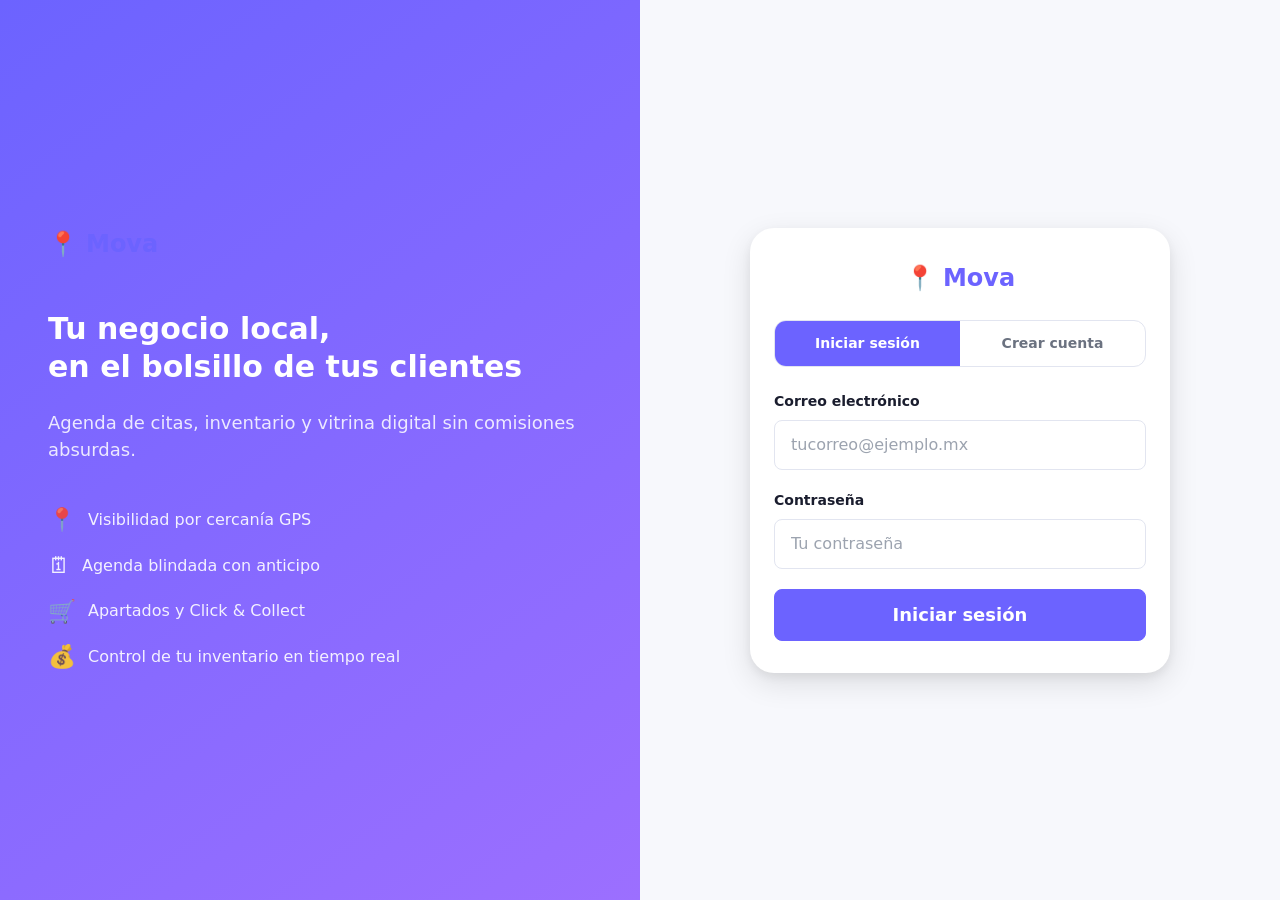
==== commit 317eeecd: "Add files via upload" ====
--- a/login.html
+++ b/login.html
@@ -1,5 +1,6 @@
 <!DOCTYPE html>
 <html lang="es">
+
 <head>
   <meta charset="UTF-8">
   <meta name="viewport" content="width=device-width, initial-scale=1.0">
@@ -9,7 +10,9 @@
   <link rel="stylesheet" href="css/global.css">
   <link rel="stylesheet" href="css/componentes.css">
   <style>
-    body { background: var(--color-bg); }
+    body {
+      background: var(--color-bg);
+    }
 
     .auth-layout {
       min-height: 100dvh;
@@ -18,7 +21,9 @@
     }
 
     @media (min-width: 768px) {
-      .auth-layout { grid-template-columns: 1fr 1fr; }
+      .auth-layout {
+        grid-template-columns: 1fr 1fr;
+      }
     }
 
     .auth-branding {
@@ -31,7 +36,11 @@
       gap: var(--space-6);
     }
 
-    @media (min-width: 768px) { .auth-branding { display: flex; } }
+    @media (min-width: 768px) {
+      .auth-branding {
+        display: flex;
+      }
+    }
 
     .auth-branding h2 {
       color: #fff;
@@ -39,7 +48,10 @@
       line-height: var(--leading-tight);
     }
 
-    .auth-branding p { opacity: 0.85; font-size: var(--text-lg); }
+    .auth-branding p {
+      opacity: 0.85;
+      font-size: var(--text-lg);
+    }
 
     .auth-branding .feature-list {
       display: flex;
@@ -135,146 +147,157 @@
       gap: var(--space-2);
     }
 
-    .rol-card:hover { border-color: var(--color-primary); }
+    .rol-card:hover {
+      border-color: var(--color-primary);
+    }
+
     .rol-card.selected {
       border-color: var(--color-primary);
       background: var(--color-primary-light);
     }
 
-    .rol-card__icon { font-size: 2rem; }
-    .rol-card__label { font-size: var(--text-sm); font-weight: var(--weight-semibold); }
-    .rol-card__sub   { font-size: var(--text-xs); color: var(--color-text-muted); }
+    .rol-card__icon {
+      font-size: 2rem;
+    }
+
+    .rol-card__label {
+      font-size: var(--text-sm);
+      font-weight: var(--weight-semibold);
+    }
+
+    .rol-card__sub {
+      font-size: var(--text-xs);
+      color: var(--color-text-muted);
+    }
   </style>
 </head>
+
 <body>
 
-<div class="auth-layout">
-
-  <!-- BRANDING lateral (desktop) -->
-  <div class="auth-branding" aria-hidden="true">
-    <a href="index.html" class="auth-logo" style="justify-content:flex-start;">
-      <span>📍</span> Mova
-    </a>
-    <h2>Tu negocio local,<br>en el bolsillo de tus clientes</h2>
-    <p>Agenda de citas, inventario y vitrina digital sin comisiones absurdas.</p>
-    <div class="feature-list">
-      <div class="feature-item"><span class="icon">📍</span> Visibilidad por cercanía GPS</div>
-      <div class="feature-item"><span class="icon">🗓</span> Agenda blindada con anticipo</div>
-      <div class="feature-item"><span class="icon">🛒</span> Apartados y Click &amp; Collect</div>
-      <div class="feature-item"><span class="icon">💰</span> Control de tu inventario en tiempo real</div>
-    </div>
-  </div>
-
-  <!-- FORMULARIO -->
-  <div class="auth-form-wrapper">
-    <div class="auth-card">
-      <a href="index.html" class="auth-logo">
+  <div class="auth-layout">
+
+    <!-- BRANDING lateral (desktop) -->
+    <div class="auth-branding" aria-hidden="true">
+      <a href="index.html" class="auth-logo" style="justify-content:flex-start;">
         <span>📍</span> Mova
       </a>
-
-      <!-- Tabs Login / Registro -->
-      <div class="auth-tabs" role="tablist" aria-label="Modo de acceso">
-        <button class="auth-tab-btn active" role="tab" id="tab-login" aria-selected="true"
-                aria-controls="form-login">Iniciar sesión</button>
-        <button class="auth-tab-btn" role="tab" id="tab-registro" aria-selected="false"
-                aria-controls="form-registro">Crear cuenta</button>
+      <h2>Tu negocio local,<br>en el bolsillo de tus clientes</h2>
+      <p>Agenda de citas, inventario y vitrina digital sin comisiones absurdas.</p>
+      <div class="feature-list">
+        <div class="feature-item"><span class="icon">📍</span> Visibilidad por cercanía GPS</div>
+        <div class="feature-item"><span class="icon">🗓</span> Agenda blindada con anticipo</div>
+        <div class="feature-item"><span class="icon">🛒</span> Apartados y Click &amp; Collect</div>
+        <div class="feature-item"><span class="icon">💰</span> Control de tu inventario en tiempo real</div>
       </div>
-
-      <!-- ════ FORM LOGIN ════════════════════════════ -->
-      <form id="form-login" novalidate>
-        <div class="form-group">
-          <label class="form-label" for="login-email">Correo electrónico</label>
-          <input type="email" id="login-email" name="email" class="form-control"
-                 placeholder="tucorreo@ejemplo.mx" autocomplete="email" required>
+    </div>
+
+    <!-- FORMULARIO -->
+    <div class="auth-form-wrapper">
+      <div class="auth-card">
+        <a href="index.html" class="auth-logo">
+          <span>📍</span> Mova
+        </a>
+
+        <!-- Tabs Login / Registro -->
+        <div class="auth-tabs" role="tablist" aria-label="Modo de acceso">
+          <button class="auth-tab-btn active" role="tab" id="tab-login" aria-selected="true"
+            aria-controls="form-login">Iniciar sesión</button>
+          <button class="auth-tab-btn" role="tab" id="tab-registro" aria-selected="false"
+            aria-controls="form-registro">Crear cuenta</button>
         </div>
-        <div class="form-group">
-          <label class="form-label" for="login-password">Contraseña</label>
-          <input type="password" id="login-password" name="password" class="form-control"
-                 placeholder="Tu contraseña" autocomplete="current-password" required>
-        </div>
-        <div id="login-error" class="alert alert--danger" style="display:none;"></div>
-        <button type="submit" class="btn btn--primary btn--full btn--lg" id="btn-login">
-          Iniciar sesión
-        </button>
-        <p class="text-center text-sm text-muted" style="margin-top:var(--space-4);">
-          <strong>Demo:</strong> ana@cliente.mx / Demo1234!
-        </p>
-      </form>
-
-      <!-- ════ FORM REGISTRO ═════════════════════════ -->
-      <form id="form-registro" style="display:none;" novalidate>
-        <div class="form-group">
-          <label class="form-label" for="reg-nombre">Nombre completo <span class="required">*</span></label>
-          <input type="text" id="reg-nombre" name="nombre" class="form-control"
-                 placeholder="Tu nombre" autocomplete="name" required minlength="2" maxlength="120">
-        </div>
-        <div class="form-group">
-          <label class="form-label" for="reg-email">Correo electrónico <span class="required">*</span></label>
-          <input type="email" id="reg-email" name="email" class="form-control"
-                 placeholder="tucorreo@ejemplo.mx" autocomplete="email" required>
-        </div>
-        <div class="form-group">
-          <label class="form-label" for="reg-tel">Teléfono (opcional)</label>
-          <input type="tel" id="reg-tel" name="telefono" class="form-control"
-                 placeholder="55 1234 5678" autocomplete="tel" maxlength="20">
-        </div>
-        <div class="form-group">
-          <label class="form-label" for="reg-password">Contraseña <span class="required">*</span></label>
-          <input type="password" id="reg-password" name="password" class="form-control"
-                 placeholder="Mín. 8 caracteres, 1 mayúscula, 1 número" autocomplete="new-password"
-                 required minlength="8">
-          <span class="form-hint">Mínimo 8 caracteres, una mayúscula y un número.</span>
-        </div>
-
-        <!-- Selector de rol -->
-        <div class="form-group">
-          <label class="form-label">¿Cómo vas a usar Mova? <span class="required">*</span></label>
-          <div class="rol-selector">
-            <div class="rol-card selected" data-rol="cliente" role="radio" aria-checked="true" tabindex="0">
-              <div class="rol-card__icon">👤</div>
-              <div class="rol-card__label">Cliente</div>
-              <div class="rol-card__sub">Busco y aparto productos o servicios</div>
+
+        <!-- ════ FORM LOGIN ════════════════════════════ -->
+        <form id="form-login" novalidate>
+          <div class="form-group">
+            <label class="form-label" for="login-email">Correo electrónico</label>
+            <input type="email" id="login-email" name="email" class="form-control" placeholder="tucorreo@ejemplo.mx"
+              autocomplete="email" required>
+          </div>
+          <div class="form-group">
+            <label class="form-label" for="login-password">Contraseña</label>
+            <input type="password" id="login-password" name="password" class="form-control" placeholder="Tu contraseña"
+              autocomplete="current-password" required>
+          </div>
+          <div id="login-error" class="alert alert--danger" style="display:none;"></div>
+          <button type="submit" class="btn btn--primary btn--full btn--lg" id="btn-login">
+            Iniciar sesión
+          </button>
+
+        </form>
+
+        <!-- ════ FORM REGISTRO ═════════════════════════ -->
+        <form id="form-registro" style="display:none;" novalidate>
+          <div class="form-group">
+            <label class="form-label" for="reg-nombre">Nombre completo <span class="required">*</span></label>
+            <input type="text" id="reg-nombre" name="nombre" class="form-control" placeholder="Tu nombre"
+              autocomplete="name" required minlength="2" maxlength="120">
+          </div>
+          <div class="form-group">
+            <label class="form-label" for="reg-email">Correo electrónico <span class="required">*</span></label>
+            <input type="email" id="reg-email" name="email" class="form-control" placeholder="tucorreo@ejemplo.mx"
+              autocomplete="email" required>
+          </div>
+          <div class="form-group">
+            <label class="form-label" for="reg-tel">Teléfono (opcional)</label>
+            <input type="tel" id="reg-tel" name="telefono" class="form-control" placeholder="55 1234 5678"
+              autocomplete="tel" maxlength="20">
+          </div>
+          <div class="form-group">
+            <label class="form-label" for="reg-password">Contraseña <span class="required">*</span></label>
+            <input type="password" id="reg-password" name="password" class="form-control"
+              placeholder="Mín. 8 caracteres, 1 mayúscula, 1 número" autocomplete="new-password" required minlength="8">
+            <span class="form-hint">Mínimo 8 caracteres, una mayúscula y un número.</span>
+          </div>
+
+          <!-- Selector de rol -->
+          <div class="form-group">
+            <label class="form-label">¿Cómo vas a usar Mova? <span class="required">*</span></label>
+            <div class="rol-selector">
+              <div class="rol-card selected" data-rol="cliente" role="radio" aria-checked="true" tabindex="0">
+                <div class="rol-card__icon">👤</div>
+                <div class="rol-card__label">Cliente</div>
+                <div class="rol-card__sub">Busco y aparto productos o servicios</div>
+              </div>
+              <div class="rol-card" data-rol="negocio" role="radio" aria-checked="false" tabindex="0">
+                <div class="rol-card__icon">🏪</div>
+                <div class="rol-card__label">Negocio</div>
+                <div class="rol-card__sub">Tengo un negocio y quiero publicarlo</div>
+              </div>
             </div>
-            <div class="rol-card" data-rol="negocio" role="radio" aria-checked="false" tabindex="0">
-              <div class="rol-card__icon">🏪</div>
-              <div class="rol-card__label">Negocio</div>
-              <div class="rol-card__sub">Tengo un negocio y quiero publicarlo</div>
-            </div>
-          </div>
-          <input type="hidden" id="reg-rol" name="rol" value="cliente">
-        </div>
-
-        <div id="registro-error" class="alert alert--danger" style="display:none;"></div>
-
-        <button type="submit" class="btn btn--primary btn--full btn--lg" id="btn-registro">
-          Crear mi cuenta
-        </button>
-
-        <p class="text-center text-xs text-muted" style="margin-top:var(--space-4);">
-          Al registrarte aceptas los Términos de Servicio y la Política de Privacidad.
-        </p>
-      </form>
-
+            <input type="hidden" id="reg-rol" name="rol" value="cliente">
+          </div>
+
+          <div id="registro-error" class="alert alert--danger" style="display:none;"></div>
+
+          <button type="submit" class="btn btn--primary btn--full btn--lg" id="btn-registro">
+            Crear mi cuenta
+          </button>
+
+          <p class="text-center text-xs text-muted" style="margin-top:var(--space-4);">
+            Al registrarte aceptas los Términos de Servicio y la Política de Privacidad.
+          </p>
+        </form>
+
+      </div>
     </div>
+
   </div>
 
-</div>
-
-<script type="module">
-  import { api, ApiError, toast, btnLoading } from './js/api.js';
-
-  // ── Verificar si ya hay sesión ────────────────────────────────
-  const redirect = new URLSearchParams(window.location.search).get('redirect') ?? 'index.html';
-
-  (async () => {
-    try {
-      const me = await api.get('auth.php', { action: 'me' });
-      if (me.autenticado) {
-        const card = document.querySelector('.auth-card');
-        const aviso = document.createElement('div');
-        aviso.className = 'alert alert--info';
-        aviso.style.marginBottom = 'var(--space-5)';
-        aviso.innerHTML = `
+  <script type="module">
+    import { api, ApiError, toast, btnLoading } from './js/api.js';
+
+    // ── Verificar si ya hay sesión ────────────────────────────────
+    const redirect = new URLSearchParams(window.location.search).get('redirect') ?? 'index.html';
+
+    (async () => {
+      try {
+        const me = await api.get('auth.php', { action: 'me' });
+        if (me.autenticado) {
+          const card = document.querySelector('.auth-card');
+          const aviso = document.createElement('div');
+          aviso.className = 'alert alert--info';
+          aviso.style.marginBottom = 'var(--space-5)';
+          aviso.innerHTML = `
           <div style="width:100%;">
             <p style="margin-bottom:var(--space-2);">Ya has iniciado sesión como <strong>${me.usuario.nombre}</strong> (<em>${me.usuario.rol}</em>).</p>
             <div style="display:flex;gap:var(--space-2);flex-wrap:wrap;margin-top:var(--space-3);">
@@ -283,123 +306,124 @@
             </div>
           </div>
         `;
-        card.insertBefore(aviso, card.querySelector('.auth-tabs'));
-
-        document.getElementById('btn-cerrar-sesion-login')?.addEventListener('click', async () => {
-          try {
-            await api.post('auth.php', { action: 'logout' });
-          } catch {}
-          aviso.remove();
-          toast('Sesión cerrada correctamente.', 'success');
-        });
-      }
-    } catch { /* Sin sesión previa */ }
-  })();
-
-  function _redirigirPorRol(rol) {
-    window.location.href = rol === 'negocio' ? 'panel-negocio.html' : redirect;
-  }
-
-  // ── Tabs ──────────────────────────────────────────────────────
-  const tabLogin    = document.getElementById('tab-login');
-  const tabRegistro = document.getElementById('tab-registro');
-  const formLogin   = document.getElementById('form-login');
-  const formReg     = document.getElementById('form-registro');
-
-  tabLogin.addEventListener('click', () => {
-    tabLogin.classList.add('active');    tabLogin.setAttribute('aria-selected', 'true');
-    tabRegistro.classList.remove('active'); tabRegistro.setAttribute('aria-selected', 'false');
-    formLogin.style.display = 'block';
-    formReg.style.display   = 'none';
-  });
-
-  tabRegistro.addEventListener('click', () => {
-    tabRegistro.classList.add('active'); tabRegistro.setAttribute('aria-selected', 'true');
-    tabLogin.classList.remove('active'); tabLogin.setAttribute('aria-selected', 'false');
-    formReg.style.display   = 'block';
-    formLogin.style.display = 'none';
-  });
-
-  // ── Selector de rol ───────────────────────────────────────────
-  const rolCards = document.querySelectorAll('.rol-card[data-rol]');
-  const rolInput = document.getElementById('reg-rol');
-
-  rolCards.forEach(card => {
-    const seleccionar = () => {
-      rolCards.forEach(c => { c.classList.remove('selected'); c.setAttribute('aria-checked', 'false'); });
-      card.classList.add('selected');
-      card.setAttribute('aria-checked', 'true');
-      rolInput.value = card.dataset.rol;
-    };
-    card.addEventListener('click', seleccionar);
-    card.addEventListener('keydown', e => { if (e.key === 'Enter' || e.key === ' ') seleccionar(); });
-  });
-
-  // ── Formulario Login ──────────────────────────────────────────
-  formLogin.addEventListener('submit', async (e) => {
-    e.preventDefault();
-    const btn   = document.getElementById('btn-login');
-    const errEl = document.getElementById('login-error');
-    const datos = Object.fromEntries(new FormData(formLogin));
-
-    if (!datos.email || !datos.password) {
-      errEl.textContent   = 'Ingresa tu correo y contraseña.';
-      errEl.style.display = 'flex';
-      return;
-    }
-
-    errEl.style.display = 'none';
-    btnLoading(btn, true);
-
-    try {
-      const res = await api.post('auth.php', { action: 'login' }, datos);
-      toast(`¡Bienvenido, ${res.usuario.nombre.split(' ')[0]}!`, 'success');
-      _redirigirPorRol(res.usuario.rol);
-    } catch (err) {
-      errEl.textContent   = err.message;
-      errEl.style.display = 'flex';
-      btnLoading(btn, false);
-    }
-  });
-
-  // ── Formulario Registro ───────────────────────────────────────
-  formReg.addEventListener('submit', async (e) => {
-    e.preventDefault();
-    const btn   = document.getElementById('btn-registro');
-    const errEl = document.getElementById('registro-error');
-    const datos = Object.fromEntries(new FormData(formReg));
-
-    // Validación básica client-side (el server valida de nuevo)
-    if (!datos.nombre?.trim() || !datos.email || !datos.password) {
-      errEl.textContent   = 'Nombre, correo y contraseña son obligatorios.';
-      errEl.style.display = 'flex';
-      return;
-    }
-
-    if (datos.password.length < 8) {
-      errEl.textContent   = 'La contraseña debe tener al menos 8 caracteres.';
-      errEl.style.display = 'flex';
-      return;
-    }
-
-    errEl.style.display = 'none';
-    btnLoading(btn, true);
-
-    try {
-      const res = await api.post('auth.php', { action: 'register' }, datos);
-      toast(`¡Cuenta creada! Bienvenido a Mova, ${res.usuario.nombre.split(' ')[0]}.`, 'success', 4000);
-      _redirigirPorRol(res.usuario.rol);
-    } catch (err) {
-      // El endpoint puede devolver array de errores
-      const msg = err.data?.errores
-        ? err.data.errores.join(' | ')
-        : err.message;
-      errEl.textContent   = msg;
-      errEl.style.display = 'flex';
-      btnLoading(btn, false);
-    }
-  });
-</script>
+          card.insertBefore(aviso, card.querySelector('.auth-tabs'));
+
+          document.getElementById('btn-cerrar-sesion-login')?.addEventListener('click', async () => {
+            try {
+              await api.post('auth.php', { action: 'logout' });
+            } catch { }
+            aviso.remove();
+            toast('Sesión cerrada correctamente.', 'success');
+          });
+        }
+      } catch { /* Sin sesión previa */ }
+    })();
+
+    function _redirigirPorRol(rol) {
+      window.location.href = rol === 'negocio' ? 'panel-negocio.html' : redirect;
+    }
+
+    // ── Tabs ──────────────────────────────────────────────────────
+    const tabLogin = document.getElementById('tab-login');
+    const tabRegistro = document.getElementById('tab-registro');
+    const formLogin = document.getElementById('form-login');
+    const formReg = document.getElementById('form-registro');
+
+    tabLogin.addEventListener('click', () => {
+      tabLogin.classList.add('active'); tabLogin.setAttribute('aria-selected', 'true');
+      tabRegistro.classList.remove('active'); tabRegistro.setAttribute('aria-selected', 'false');
+      formLogin.style.display = 'block';
+      formReg.style.display = 'none';
+    });
+
+    tabRegistro.addEventListener('click', () => {
+      tabRegistro.classList.add('active'); tabRegistro.setAttribute('aria-selected', 'true');
+      tabLogin.classList.remove('active'); tabLogin.setAttribute('aria-selected', 'false');
+      formReg.style.display = 'block';
+      formLogin.style.display = 'none';
+    });
+
+    // ── Selector de rol ───────────────────────────────────────────
+    const rolCards = document.querySelectorAll('.rol-card[data-rol]');
+    const rolInput = document.getElementById('reg-rol');
+
+    rolCards.forEach(card => {
+      const seleccionar = () => {
+        rolCards.forEach(c => { c.classList.remove('selected'); c.setAttribute('aria-checked', 'false'); });
+        card.classList.add('selected');
+        card.setAttribute('aria-checked', 'true');
+        rolInput.value = card.dataset.rol;
+      };
+      card.addEventListener('click', seleccionar);
+      card.addEventListener('keydown', e => { if (e.key === 'Enter' || e.key === ' ') seleccionar(); });
+    });
+
+    // ── Formulario Login ──────────────────────────────────────────
+    formLogin.addEventListener('submit', async (e) => {
+      e.preventDefault();
+      const btn = document.getElementById('btn-login');
+      const errEl = document.getElementById('login-error');
+      const datos = Object.fromEntries(new FormData(formLogin));
+
+      if (!datos.email || !datos.password) {
+        errEl.textContent = 'Ingresa tu correo y contraseña.';
+        errEl.style.display = 'flex';
+        return;
+      }
+
+      errEl.style.display = 'none';
+      btnLoading(btn, true);
+
+      try {
+        const res = await api.post('auth.php', { action: 'login' }, datos);
+        toast(`¡Bienvenido, ${res.usuario.nombre.split(' ')[0]}!`, 'success');
+        _redirigirPorRol(res.usuario.rol);
+      } catch (err) {
+        errEl.textContent = err.message;
+        errEl.style.display = 'flex';
+        btnLoading(btn, false);
+      }
+    });
+
+    // ── Formulario Registro ───────────────────────────────────────
+    formReg.addEventListener('submit', async (e) => {
+      e.preventDefault();
+      const btn = document.getElementById('btn-registro');
+      const errEl = document.getElementById('registro-error');
+      const datos = Object.fromEntries(new FormData(formReg));
+
+      // Validación básica client-side (el server valida de nuevo)
+      if (!datos.nombre?.trim() || !datos.email || !datos.password) {
+        errEl.textContent = 'Nombre, correo y contraseña son obligatorios.';
+        errEl.style.display = 'flex';
+        return;
+      }
+
+      if (datos.password.length < 8) {
+        errEl.textContent = 'La contraseña debe tener al menos 8 caracteres.';
+        errEl.style.display = 'flex';
+        return;
+      }
+
+      errEl.style.display = 'none';
+      btnLoading(btn, true);
+
+      try {
+        const res = await api.post('auth.php', { action: 'register' }, datos);
+        toast(`¡Cuenta creada! Bienvenido a Mova, ${res.usuario.nombre.split(' ')[0]}.`, 'success', 4000);
+        _redirigirPorRol(res.usuario.rol);
+      } catch (err) {
+        // El endpoint puede devolver array de errores
+        const msg = err.data?.errores
+          ? err.data.errores.join(' | ')
+          : err.message;
+        errEl.textContent = msg;
+        errEl.style.display = 'flex';
+        btnLoading(btn, false);
+      }
+    });
+  </script>
 
 </body>
-</html>
+
+</html>
--- a/css/variables.css
+++ b/css/variables.css
@@ -56,6 +56,8 @@
   --color-info:           #3B82F6;   /* Información general y notificaciones */
   --color-info-bg:        #DBEAFE;
   --color-danger-dark:    #DC2626;
+  --color-verified:       #3897F0;   /* Insignia pública de negocio verificado */
+  --color-verified-check: #FFFFFF;
 
   /* Contrastes semánticos editables por el diseñador */
   --color-on-action:       #FFFFFF;
@@ -94,13 +96,6 @@
   --badge-cancelada-bg:     #FEE2E2;
   --badge-cancelada-text:   #991B1B;
   --badge-no-show-text:     #7F1D1D;
-  --badge-plan-pro-text:    #78350F;
-  --badge-plan-basico-text: #6B7280;
-
-  /* Distintivos de Planes */
-  --color-plan-basico:      #6B7280;
-  --color-plan-pro:         #F59E0B;
-
   /* ===========================================================================
      5. TIPOGRAFÍA
      (Para cambiar de fuente, importa tu Google Font y colócala aquí)
@@ -172,6 +167,29 @@
   --max-width-xl:   1280px;
   --header-height:  60px;
   --bottom-nav-h:   64px;
+
+  /* Componentes de pago simulado (ajustes locales para el diseñador) */
+  --payment-card-min-height: 11rem;
+  --payment-card-chip-width: 2.5rem;
+  --payment-card-chip-height: 1.75rem;
+  --payment-card-number-tracking: 0.08em;
+  --payment-panel-min-width: 20rem;
+
+  /* Mapa propio de Mova */
+  --map-min-height: 20rem;
+  --map-detail-min-height: 17rem;
+  --map-grid-size: 5rem;
+  --map-user-marker: var(--color-info);
+  --map-business-marker: var(--color-primary);
+  --map-nearest-marker: var(--color-success);
+  --map-connection: var(--color-primary);
+  --map-list-min-width: 15rem;
+  --map-tile-size: 256px;
+  --map-marker-size: 2.5rem;
+  --map-user-size: 1.5rem;
+  --map-control-size: 2.75rem;
+  --map-marker-border: 3px;
+  --map-focus-width: 3px;
 }
 
 /* =============================================================================
--- a/css/componentes.css
+++ b/css/componentes.css
@@ -41,9 +41,6 @@
 .badge--cancelado  { background: var(--badge-cancelada-bg); color: var(--badge-cancelada-text); }
 
 /* Plan suscripción */
-.badge--pro   { background: var(--badge-pendiente-bg); color: var(--badge-plan-pro-text); }
-.badge--pro::before   { content: '★ '; }
-.badge--basico { background: var(--badge-inactiva-bg); color: var(--badge-plan-basico-text); }
 
 /* ═══════════════════════════════════════════════════
    TARJETA DE NEGOCIO (search results)
@@ -93,12 +90,6 @@
   justify-content: center;
   font-size: 3rem;
   background: linear-gradient(135deg, var(--color-primary-light), var(--color-surface));
-}
-
-.negocio-card__plan-badge {
-  position: absolute;
-  top: var(--space-3);
-  right: var(--space-3);
 }
 
 .negocio-card__body {
@@ -139,10 +130,36 @@
   text-overflow: ellipsis;
 }
 
-.negocio-card__nombre .verificado-icon {
-  color: var(--color-primary);
-  font-size: 0.9rem;
+.verified-badge {
+  display: inline-grid;
+  place-items: center;
+  width: 1.125rem;
+  height: 1.125rem;
   flex-shrink: 0;
+  color: var(--color-verified-check);
+  background: var(--color-verified);
+  clip-path: polygon(
+    50% 0%, 61% 8%, 75% 5%, 82% 18%, 95% 25%, 92% 39%,
+    100% 50%, 92% 61%, 95% 75%, 82% 82%, 75% 95%, 61% 92%,
+    50% 100%, 39% 92%, 25% 95%, 18% 82%, 5% 75%, 8% 61%,
+    0% 50%, 8% 39%, 5% 25%, 18% 18%, 25% 5%, 39% 8%
+  );
+}
+
+.verified-badge::after {
+  content: '✓';
+  font-size: 0.7rem;
+  font-weight: var(--weight-bold);
+  line-height: 1;
+}
+
+.verified-badge--large {
+  width: 1.375rem;
+  height: 1.375rem;
+}
+
+.verified-badge--large::after {
+  font-size: 0.85rem;
 }
 
 .negocio-card__categoria {
@@ -799,6 +816,53 @@
   .panel-layout {
     grid-template-columns: 220px 1fr;
   }
+}
+
+/* Mapa geográfico propio de Mova */
+.mapa-seccion { padding: var(--space-6) 0; }
+.mapa-seccion__encabezado { display: flex; flex-direction: column; gap: var(--space-2); margin-bottom: var(--space-4); }
+.mapa-seccion__encabezado h2 { margin: 0; }
+.mapa-mova { display: grid; gap: var(--space-4); }
+.mapa-mova__lienzo { position: relative; min-height: var(--map-min-height); border: 1px solid var(--color-border); border-radius: var(--radius-xl); overflow: hidden; box-shadow: var(--shadow-sm); background: var(--color-surface-alt); }
+.mapa-mova--detalle .mapa-mova__lienzo { min-height: var(--map-detail-min-height); }
+.mapa-mova__viewport { position: absolute; inset: 0; overflow: hidden; cursor: grab; touch-action: none; background: var(--color-surface-alt); outline: none; }
+.mapa-mova__viewport.is-dragging { cursor: grabbing; }
+.mapa-mova__viewport:focus-visible { box-shadow: inset 0 0 0 var(--map-focus-width) var(--color-primary); }
+.mapa-mova__tiles, .mapa-mova__marcadores { position: absolute; inset: 0; overflow: hidden; }
+.mapa-mova__tile { position: absolute; width: var(--map-tile-size); height: var(--map-tile-size); max-width: none; user-select: none; pointer-events: none; }
+.mapa-mova__marcadores { pointer-events: none; }
+.mapa-mova__marcador { position: absolute; transform: translate(-50%, -100%); pointer-events: auto; z-index: 2; }
+.mapa-mova__marcador--negocio { display: grid; place-items: center; width: var(--map-marker-size); height: var(--map-marker-size); padding: 0; border: var(--map-marker-border) solid var(--color-surface); border-radius: var(--radius-full) var(--radius-full) var(--radius-full) var(--radius-sm); background: var(--map-business-marker); color: var(--color-on-action); box-shadow: var(--shadow-md); font-weight: var(--weight-bold); cursor: pointer; transform: translate(-50%, -100%) rotate(-45deg); }
+.mapa-mova__marcador--negocio span { transform: rotate(45deg); }
+.mapa-mova__marcador--negocio:hover, .mapa-mova__marcador--negocio:focus-visible { z-index: 3; box-shadow: var(--shadow-lg); }
+.mapa-mova__marcador--cercano { background: var(--map-nearest-marker); }
+.mapa-mova__marcador--usuario { width: var(--map-user-size); height: var(--map-user-size); border: var(--map-marker-border) solid var(--color-surface); border-radius: var(--radius-full); background: var(--map-user-marker); box-shadow: 0 0 0 var(--space-2) var(--color-info-bg); transform: translate(-50%, -50%); }
+.mapa-mova__marcador--usuario span { position: absolute; inset: var(--space-2); border-radius: var(--radius-full); background: var(--color-surface); }
+.mapa-mova__controles { position: absolute; top: var(--space-3); left: var(--space-3); z-index: 5; display: grid; border: 1px solid var(--color-border); border-radius: var(--radius-md); overflow: hidden; box-shadow: var(--shadow-md); }
+.mapa-mova__controles button { width: var(--map-control-size); height: var(--map-control-size); padding: 0; border: 0; border-bottom: 1px solid var(--color-border); background: var(--color-surface); color: var(--color-text); font-size: var(--text-xl); font-weight: var(--weight-bold); cursor: pointer; }
+.mapa-mova__controles button:last-child { border-bottom: 0; }
+.mapa-mova__controles button:hover, .mapa-mova__controles button:focus-visible { background: var(--color-primary-light); color: var(--color-primary); }
+.mapa-mova__leyenda { position: absolute; left: var(--space-3); bottom: var(--space-8); z-index: 5; display: flex; flex-wrap: wrap; gap: var(--space-3); padding: var(--space-2) var(--space-3); border: 1px solid var(--color-border); border-radius: var(--radius-full); background: var(--color-surface); box-shadow: var(--shadow-sm); color: var(--color-text-muted); font-size: var(--text-xs); }
+.mapa-mova__leyenda span { display: inline-flex; align-items: center; gap: var(--space-1); }
+.mapa-mova__dot { width: var(--space-2); height: var(--space-2); border-radius: var(--radius-full); }
+.mapa-mova__dot--usuario { background: var(--map-user-marker); }
+.mapa-mova__dot--negocio { background: var(--map-business-marker); }
+.mapa-mova__atribucion { position: absolute; right: 0; bottom: 0; z-index: 5; padding: var(--space-1) var(--space-2); border-radius: var(--radius-sm) 0 0 0; background: var(--color-on-action-muted); color: var(--color-text); font-size: var(--text-xs); }
+.mapa-mova__atribucion a { color: var(--color-text); text-decoration: none; }
+.mapa-mova__atribucion a:hover { text-decoration: underline; }
+.mapa-mova__lista { display: grid; grid-template-columns: 1fr; gap: var(--space-2); max-height: var(--map-min-height); overflow: auto; }
+.mapa-mova__item { display: flex; align-items: center; gap: var(--space-3); width: 100%; padding: var(--space-3); border: 1px solid var(--color-border); border-radius: var(--radius-lg); background: var(--color-surface); color: var(--color-text); text-align: left; cursor: pointer; }
+.mapa-mova__item:hover, .mapa-mova__item:focus-visible { border-color: var(--color-primary); box-shadow: var(--shadow-sm); }
+.mapa-mova__item--cercano { border-color: var(--color-success); background: var(--color-success-bg); }
+.mapa-mova__numero { display: grid; place-items: center; width: var(--space-8); height: var(--space-8); flex: 0 0 auto; border-radius: var(--radius-full); background: var(--color-primary); color: var(--color-on-action); font-weight: var(--weight-bold); }
+.mapa-mova__item--cercano .mapa-mova__numero { background: var(--color-success); }
+.mapa-mova__item span:last-child { display: grid; gap: var(--space-1); min-width: 0; }
+.mapa-mova__item strong { overflow: hidden; text-overflow: ellipsis; white-space: nowrap; }
+.mapa-mova__item small { color: var(--color-text-muted); }
+.mapa-mova__vacio { padding: var(--space-8); border: 1px dashed var(--color-border); border-radius: var(--radius-xl); color: var(--color-text-muted); text-align: center; }
+@media (min-width: 768px) {
+  .mapa-seccion__encabezado { flex-direction: row; align-items: end; justify-content: space-between; }
+  .mapa-mova { grid-template-columns: minmax(0, 2fr) minmax(var(--map-list-min-width), 1fr); }
 }
 
 .panel-sidebar {
@@ -1032,7 +1096,21 @@
 .panel-nav__item:disabled { opacity: 0.45; cursor: not-allowed; }
 .panel-bottom-nav { overflow-x: auto; }
 .panel-bottom-nav .bottom-nav__item { min-width: var(--space-16); }
+.payment-layout { display: grid; gap: var(--space-6); }
+.payment-method-list { display: grid; gap: var(--space-2); margin-top: var(--space-3); }
+.payment-method { display: flex; align-items: center; justify-content: space-between; gap: var(--space-3); padding: var(--space-3); border: 1px solid var(--color-border); border-radius: var(--radius-lg); background: var(--color-surface); }
+.payment-method p { margin: var(--space-1) 0 0; }
+.payment-card-form { display: grid; align-content: start; }
+.payment-card-preview { min-height: var(--payment-card-min-height); margin-bottom: var(--space-5); padding: var(--space-5); border-radius: var(--radius-xl); background: linear-gradient(135deg, var(--color-primary-dark), var(--hero-gradient-end)); color: var(--color-on-action); box-shadow: var(--shadow-lg); display: flex; flex-direction: column; justify-content: space-between; }
+.payment-card-preview__chip { width: var(--payment-card-chip-width); height: var(--payment-card-chip-height); border-radius: var(--radius-sm); background: var(--color-warning); }
+.payment-card-preview > strong { font-family: var(--font-mono); font-size: var(--text-xl); letter-spacing: var(--payment-card-number-tracking); }
+.payment-card-preview > div { display: flex; justify-content: space-between; gap: var(--space-3); font-size: var(--text-xs); }
+.form-check, .payment-choice { display: flex; align-items: flex-start; gap: var(--space-2); padding: var(--space-3); border: 1px solid var(--color-border); border-radius: var(--radius-md); background: var(--color-surface); color: var(--color-text); cursor: pointer; }
+.form-check input, .payment-choice input { margin-top: var(--space-1); accent-color: var(--color-primary); }
+.payment-choice-group { display: grid; gap: var(--space-2); }
+.payment-choice:has(input:checked) { border-color: var(--color-primary); background: var(--color-primary-light); }
 @media (min-width: 768px) {
   .cliente-item__header, .monedero-cliente { flex-direction: row; align-items: center; justify-content: space-between; }
   .geo-demo-row { flex-direction: row; justify-content: center; }
-}
+  .payment-layout { grid-template-columns: minmax(0, 1fr) minmax(var(--payment-panel-min-width), 1fr); }
+}
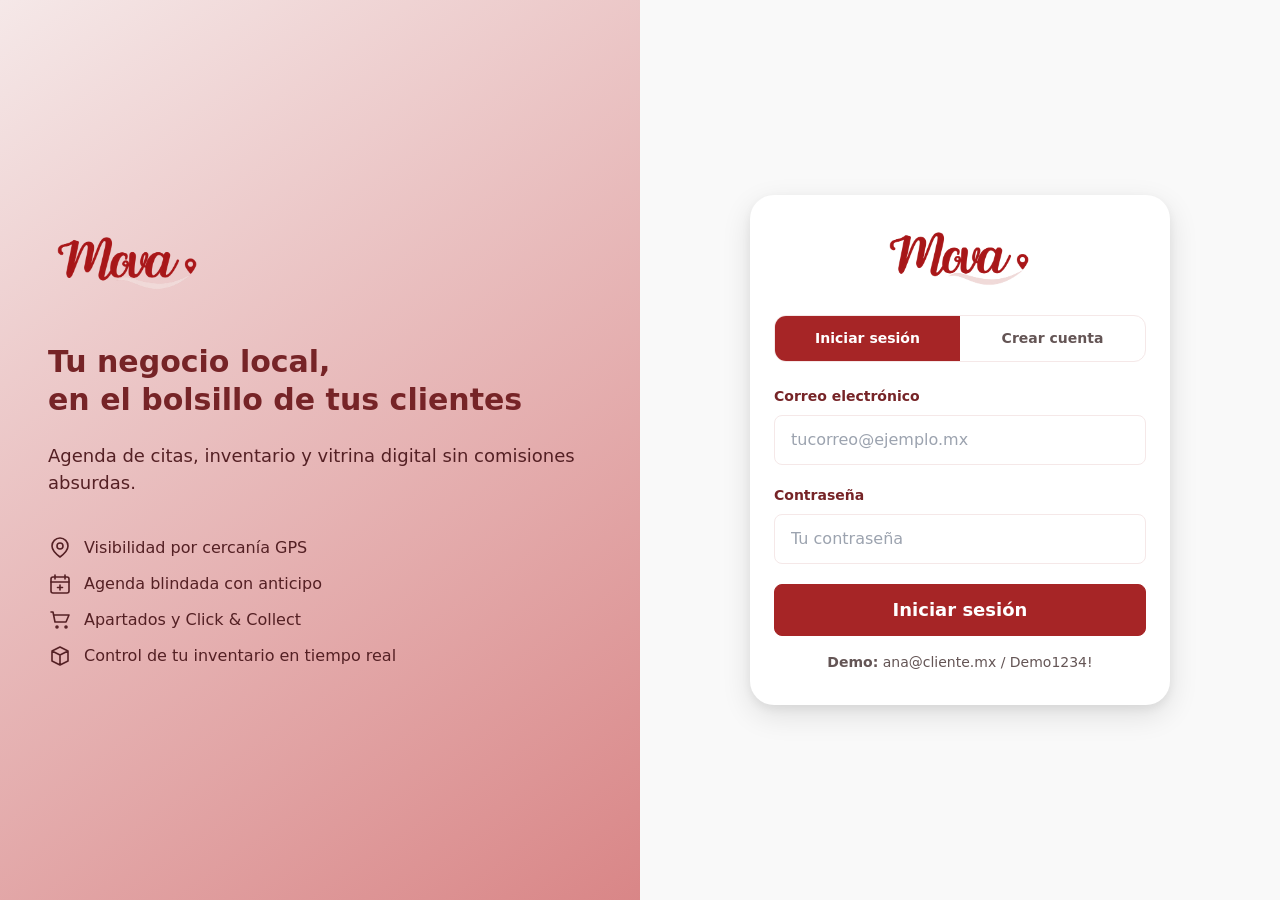
==== commit 06c8b848: "Add files via upload" ====
--- a/login.html
+++ b/login.html
@@ -1,17 +1,23 @@
 <!DOCTYPE html>
 <html lang="es">
-
 <head>
   <meta charset="UTF-8">
   <meta name="viewport" content="width=device-width, initial-scale=1.0">
   <title>Entrar | Mova</title>
   <meta name="description" content="Inicia sesión o crea tu cuenta en Mova.">
-  <link rel="stylesheet" href="css/variables.css">
   <link rel="stylesheet" href="css/global.css">
   <link rel="stylesheet" href="css/componentes.css">
+  <link rel="stylesheet" href="css/variables.css?v=acceso-1">
   <style>
-    body {
+    body.auth-page {
+      --color-bg: var(--color-mova-fondo);
+      --color-surface: var(--color-mova-superficie);
+      --color-text: var(--color-mova-texto);
+      --color-text-muted: var(--color-mova-texto-suave);
+      --color-surface-alt: var(--color-primary-light);
+      --color-border: var(--color-primary-light);
       background: var(--color-bg);
+      color-scheme: light;
     }
 
     .auth-layout {
@@ -21,37 +27,28 @@
     }
 
     @media (min-width: 768px) {
-      .auth-layout {
-        grid-template-columns: 1fr 1fr;
-      }
+      .auth-layout { grid-template-columns: 1fr 1fr; }
     }
 
     .auth-branding {
       display: none;
-      background: linear-gradient(145deg, var(--color-primary) 0%, #9C6FFF 100%);
-      color: #fff;
+      background: linear-gradient(145deg, var(--color-primary-light), var(--color-secondary));
+      color: var(--color-text);
       padding: var(--space-12);
       flex-direction: column;
       justify-content: center;
       gap: var(--space-6);
     }
 
-    @media (min-width: 768px) {
-      .auth-branding {
-        display: flex;
-      }
-    }
+    @media (min-width: 768px) { .auth-branding { display: flex; } }
 
     .auth-branding h2 {
-      color: #fff;
+      color: inherit;
       font-size: var(--text-3xl);
       line-height: var(--leading-tight);
     }
 
-    .auth-branding p {
-      opacity: 0.85;
-      font-size: var(--text-lg);
-    }
+    .auth-branding p { color: #542024; font-size: var(--text-lg); }
 
     .auth-branding .feature-list {
       display: flex;
@@ -64,12 +61,18 @@
       align-items: center;
       gap: var(--space-3);
       font-size: var(--text-base);
-      opacity: 0.9;
+      color: #542024;
     }
 
     .auth-branding .feature-item .icon {
-      font-size: 1.4rem;
+      width: 24px;
+      height: 24px;
       flex-shrink: 0;
+      fill: none;
+      stroke: currentColor;
+      stroke-width: 1.6;
+      stroke-linecap: round;
+      stroke-linejoin: round;
     }
 
     .auth-form-wrapper {
@@ -99,6 +102,12 @@
       margin-bottom: var(--space-6);
       justify-content: center;
       text-decoration: none;
+    }
+
+    .auth-logo img {
+      width: 160px;
+      height: auto;
+      object-fit: contain;
     }
 
     .auth-tabs {
@@ -147,157 +156,155 @@
       gap: var(--space-2);
     }
 
-    .rol-card:hover {
-      border-color: var(--color-primary);
-    }
-
+    .rol-card:hover { border-color: var(--color-primary); }
     .rol-card.selected {
       border-color: var(--color-primary);
       background: var(--color-primary-light);
     }
 
     .rol-card__icon {
-      font-size: 2rem;
-    }
-
-    .rol-card__label {
-      font-size: var(--text-sm);
-      font-weight: var(--weight-semibold);
-    }
-
-    .rol-card__sub {
-      font-size: var(--text-xs);
-      color: var(--color-text-muted);
-    }
+      width: 34px;
+      height: 34px;
+      color: var(--color-primary);
+      fill: none;
+      stroke: currentColor;
+      stroke-width: 1.6;
+      stroke-linecap: round;
+      stroke-linejoin: round;
+    }
+    .rol-card__label { font-size: var(--text-sm); font-weight: var(--weight-semibold); }
+    .rol-card__sub   { font-size: var(--text-xs); color: var(--color-text-muted); }
   </style>
 </head>
-
-<body>
-
-  <div class="auth-layout">
-
-    <!-- BRANDING lateral (desktop) -->
-    <div class="auth-branding" aria-hidden="true">
-      <a href="index.html" class="auth-logo" style="justify-content:flex-start;">
-        <span>📍</span> Mova
+<body class="auth-page">
+
+<div class="auth-layout">
+
+  <!-- BRANDING lateral (desktop) -->
+  <div class="auth-branding" aria-hidden="true">
+    <a href="index.html" class="auth-logo" style="justify-content:flex-start;">
+      <img src="imagenes/logo-acceso.png" alt="Mova">
+    </a>
+    <h2>Tu negocio local,<br>en el bolsillo de tus clientes</h2>
+    <p>Agenda de citas, inventario y vitrina digital sin comisiones absurdas.</p>
+    <div class="feature-list">
+      <div class="feature-item"><svg class="icon" viewBox="0 0 24 24" aria-hidden="true"><path d="M20 10c0 5-8 11-8 11S4 15 4 10a8 8 0 0 1 16 0Z"/><circle cx="12" cy="10" r="3"/></svg> Visibilidad por cercanía GPS</div>
+      <div class="feature-item"><svg class="icon" viewBox="0 0 24 24" aria-hidden="true"><rect x="3" y="5" width="18" height="16" rx="2"/><path d="M7 3v4m10-4v4M3 10h18m-9 3v5m-2.5-2.5h5"/></svg> Agenda blindada con anticipo</div>
+      <div class="feature-item"><svg class="icon" viewBox="0 0 24 24" aria-hidden="true"><path d="M3 4h2l2 10h11l3-7H6"/><circle cx="9" cy="19" r="1"/><circle cx="18" cy="19" r="1"/></svg> Apartados y Click &amp; Collect</div>
+      <div class="feature-item"><svg class="icon" viewBox="0 0 24 24" aria-hidden="true"><path d="m4 7 8-4 8 4-8 4-8-4Zm0 0v10l8 4 8-4V7M12 11v10"/></svg> Control de tu inventario en tiempo real</div>
+    </div>
+  </div>
+
+  <!-- FORMULARIO -->
+  <div class="auth-form-wrapper">
+    <div class="auth-card">
+      <a href="index.html" class="auth-logo">
+        <img src="imagenes/logo-acceso.png" alt="Mova">
       </a>
-      <h2>Tu negocio local,<br>en el bolsillo de tus clientes</h2>
-      <p>Agenda de citas, inventario y vitrina digital sin comisiones absurdas.</p>
-      <div class="feature-list">
-        <div class="feature-item"><span class="icon">📍</span> Visibilidad por cercanía GPS</div>
-        <div class="feature-item"><span class="icon">🗓</span> Agenda blindada con anticipo</div>
-        <div class="feature-item"><span class="icon">🛒</span> Apartados y Click &amp; Collect</div>
-        <div class="feature-item"><span class="icon">💰</span> Control de tu inventario en tiempo real</div>
+
+      <!-- Tabs Login / Registro -->
+      <div class="auth-tabs" role="tablist" aria-label="Modo de acceso">
+        <button class="auth-tab-btn active" role="tab" id="tab-login" aria-selected="true"
+                aria-controls="form-login">Iniciar sesión</button>
+        <button class="auth-tab-btn" role="tab" id="tab-registro" aria-selected="false"
+                aria-controls="form-registro">Crear cuenta</button>
       </div>
+
+      <!-- ════ FORM LOGIN ════════════════════════════ -->
+      <form id="form-login" novalidate>
+        <div class="form-group">
+          <label class="form-label" for="login-email">Correo electrónico</label>
+          <input type="email" id="login-email" name="email" class="form-control"
+                 placeholder="tucorreo@ejemplo.mx" autocomplete="email" required>
+        </div>
+        <div class="form-group">
+          <label class="form-label" for="login-password">Contraseña</label>
+          <input type="password" id="login-password" name="password" class="form-control"
+                 placeholder="Tu contraseña" autocomplete="current-password" required>
+        </div>
+        <div id="login-error" class="alert alert--danger" style="display:none;"></div>
+        <button type="submit" class="btn btn--primary btn--full btn--lg" id="btn-login">
+          Iniciar sesión
+        </button>
+        <p class="text-center text-sm text-muted" style="margin-top:var(--space-4);">
+          <strong>Demo:</strong> ana@cliente.mx / Demo1234!
+        </p>
+      </form>
+
+      <!-- ════ FORM REGISTRO ═════════════════════════ -->
+      <form id="form-registro" style="display:none;" novalidate>
+        <div class="form-group">
+          <label class="form-label" for="reg-nombre">Nombre completo <span class="required">*</span></label>
+          <input type="text" id="reg-nombre" name="nombre" class="form-control"
+                 placeholder="Tu nombre" autocomplete="name" required minlength="2" maxlength="120">
+        </div>
+        <div class="form-group">
+          <label class="form-label" for="reg-email">Correo electrónico <span class="required">*</span></label>
+          <input type="email" id="reg-email" name="email" class="form-control"
+                 placeholder="tucorreo@ejemplo.mx" autocomplete="email" required>
+        </div>
+        <div class="form-group">
+          <label class="form-label" for="reg-tel">Teléfono (opcional)</label>
+          <input type="tel" id="reg-tel" name="telefono" class="form-control"
+                 placeholder="55 1234 5678" autocomplete="tel" maxlength="20">
+        </div>
+        <div class="form-group">
+          <label class="form-label" for="reg-password">Contraseña <span class="required">*</span></label>
+          <input type="password" id="reg-password" name="password" class="form-control"
+                 placeholder="Mín. 8 caracteres, 1 mayúscula, 1 número" autocomplete="new-password"
+                 required minlength="8">
+          <span class="form-hint">Mínimo 8 caracteres, una mayúscula y un número.</span>
+        </div>
+
+        <!-- Selector de rol -->
+        <div class="form-group">
+          <label class="form-label">¿Cómo vas a usar Mova? <span class="required">*</span></label>
+          <div class="rol-selector">
+            <div class="rol-card selected" data-rol="cliente" role="radio" aria-checked="true" tabindex="0">
+              <svg class="rol-card__icon" viewBox="0 0 24 24" aria-hidden="true"><circle cx="12" cy="8" r="4"/><path d="M4 21v-2a5 5 0 0 1 5-5h6a5 5 0 0 1 5 5v2"/></svg>
+              <div class="rol-card__label">Cliente</div>
+              <div class="rol-card__sub">Busco y aparto productos o servicios</div>
+            </div>
+            <div class="rol-card" data-rol="negocio" role="radio" aria-checked="false" tabindex="0">
+              <svg class="rol-card__icon" viewBox="0 0 24 24" aria-hidden="true"><path d="M4 10v10h16V10M3 10l2-6h14l2 6a3 3 0 0 1-3 3 3 3 0 0 1-3-3 3 3 0 0 1-6 0 3 3 0 0 1-3 3 3 3 0 0 1-3-3ZM9 20v-5h6v5"/></svg>
+              <div class="rol-card__label">Negocio</div>
+              <div class="rol-card__sub">Tengo un negocio y quiero publicarlo</div>
+            </div>
+          </div>
+          <input type="hidden" id="reg-rol" name="rol" value="cliente">
+        </div>
+
+        <div id="registro-error" class="alert alert--danger" style="display:none;"></div>
+
+        <button type="submit" class="btn btn--primary btn--full btn--lg" id="btn-registro">
+          Crear mi cuenta
+        </button>
+
+        <p class="text-center text-xs text-muted" style="margin-top:var(--space-4);">
+          Al registrarte aceptas los Términos de Servicio y la Política de Privacidad.
+        </p>
+      </form>
+
     </div>
-
-    <!-- FORMULARIO -->
-    <div class="auth-form-wrapper">
-      <div class="auth-card">
-        <a href="index.html" class="auth-logo">
-          <span>📍</span> Mova
-        </a>
-
-        <!-- Tabs Login / Registro -->
-        <div class="auth-tabs" role="tablist" aria-label="Modo de acceso">
-          <button class="auth-tab-btn active" role="tab" id="tab-login" aria-selected="true"
-            aria-controls="form-login">Iniciar sesión</button>
-          <button class="auth-tab-btn" role="tab" id="tab-registro" aria-selected="false"
-            aria-controls="form-registro">Crear cuenta</button>
-        </div>
-
-        <!-- ════ FORM LOGIN ════════════════════════════ -->
-        <form id="form-login" novalidate>
-          <div class="form-group">
-            <label class="form-label" for="login-email">Correo electrónico</label>
-            <input type="email" id="login-email" name="email" class="form-control" placeholder="tucorreo@ejemplo.mx"
-              autocomplete="email" required>
-          </div>
-          <div class="form-group">
-            <label class="form-label" for="login-password">Contraseña</label>
-            <input type="password" id="login-password" name="password" class="form-control" placeholder="Tu contraseña"
-              autocomplete="current-password" required>
-          </div>
-          <div id="login-error" class="alert alert--danger" style="display:none;"></div>
-          <button type="submit" class="btn btn--primary btn--full btn--lg" id="btn-login">
-            Iniciar sesión
-          </button>
-
-        </form>
-
-        <!-- ════ FORM REGISTRO ═════════════════════════ -->
-        <form id="form-registro" style="display:none;" novalidate>
-          <div class="form-group">
-            <label class="form-label" for="reg-nombre">Nombre completo <span class="required">*</span></label>
-            <input type="text" id="reg-nombre" name="nombre" class="form-control" placeholder="Tu nombre"
-              autocomplete="name" required minlength="2" maxlength="120">
-          </div>
-          <div class="form-group">
-            <label class="form-label" for="reg-email">Correo electrónico <span class="required">*</span></label>
-            <input type="email" id="reg-email" name="email" class="form-control" placeholder="tucorreo@ejemplo.mx"
-              autocomplete="email" required>
-          </div>
-          <div class="form-group">
-            <label class="form-label" for="reg-tel">Teléfono (opcional)</label>
-            <input type="tel" id="reg-tel" name="telefono" class="form-control" placeholder="55 1234 5678"
-              autocomplete="tel" maxlength="20">
-          </div>
-          <div class="form-group">
-            <label class="form-label" for="reg-password">Contraseña <span class="required">*</span></label>
-            <input type="password" id="reg-password" name="password" class="form-control"
-              placeholder="Mín. 8 caracteres, 1 mayúscula, 1 número" autocomplete="new-password" required minlength="8">
-            <span class="form-hint">Mínimo 8 caracteres, una mayúscula y un número.</span>
-          </div>
-
-          <!-- Selector de rol -->
-          <div class="form-group">
-            <label class="form-label">¿Cómo vas a usar Mova? <span class="required">*</span></label>
-            <div class="rol-selector">
-              <div class="rol-card selected" data-rol="cliente" role="radio" aria-checked="true" tabindex="0">
-                <div class="rol-card__icon">👤</div>
-                <div class="rol-card__label">Cliente</div>
-                <div class="rol-card__sub">Busco y aparto productos o servicios</div>
-              </div>
-              <div class="rol-card" data-rol="negocio" role="radio" aria-checked="false" tabindex="0">
-                <div class="rol-card__icon">🏪</div>
-                <div class="rol-card__label">Negocio</div>
-                <div class="rol-card__sub">Tengo un negocio y quiero publicarlo</div>
-              </div>
-            </div>
-            <input type="hidden" id="reg-rol" name="rol" value="cliente">
-          </div>
-
-          <div id="registro-error" class="alert alert--danger" style="display:none;"></div>
-
-          <button type="submit" class="btn btn--primary btn--full btn--lg" id="btn-registro">
-            Crear mi cuenta
-          </button>
-
-          <p class="text-center text-xs text-muted" style="margin-top:var(--space-4);">
-            Al registrarte aceptas los Términos de Servicio y la Política de Privacidad.
-          </p>
-        </form>
-
-      </div>
-    </div>
-
   </div>
 
-  <script type="module">
-    import { api, ApiError, toast, btnLoading } from './js/api.js';
-
-    // ── Verificar si ya hay sesión ────────────────────────────────
-    const redirect = new URLSearchParams(window.location.search).get('redirect') ?? 'index.html';
-
-    (async () => {
-      try {
-        const me = await api.get('auth.php', { action: 'me' });
-        if (me.autenticado) {
-          const card = document.querySelector('.auth-card');
-          const aviso = document.createElement('div');
-          aviso.className = 'alert alert--info';
-          aviso.style.marginBottom = 'var(--space-5)';
-          aviso.innerHTML = `
+</div>
+
+<script type="module">
+  import { api, ApiError, toast, btnLoading } from './js/api.js';
+
+  // ── Verificar si ya hay sesión ────────────────────────────────
+  const redirect = new URLSearchParams(window.location.search).get('redirect') ?? 'index.html';
+
+  (async () => {
+    try {
+      const me = await api.get('auth.php', { action: 'me' });
+      if (me.autenticado) {
+        const card = document.querySelector('.auth-card');
+        const aviso = document.createElement('div');
+        aviso.className = 'alert alert--info';
+        aviso.style.marginBottom = 'var(--space-5)';
+        aviso.innerHTML = `
           <div style="width:100%;">
             <p style="margin-bottom:var(--space-2);">Ya has iniciado sesión como <strong>${me.usuario.nombre}</strong> (<em>${me.usuario.rol}</em>).</p>
             <div style="display:flex;gap:var(--space-2);flex-wrap:wrap;margin-top:var(--space-3);">
@@ -306,124 +313,123 @@
             </div>
           </div>
         `;
-          card.insertBefore(aviso, card.querySelector('.auth-tabs'));
-
-          document.getElementById('btn-cerrar-sesion-login')?.addEventListener('click', async () => {
-            try {
-              await api.post('auth.php', { action: 'logout' });
-            } catch { }
-            aviso.remove();
-            toast('Sesión cerrada correctamente.', 'success');
-          });
-        }
-      } catch { /* Sin sesión previa */ }
-    })();
-
-    function _redirigirPorRol(rol) {
-      window.location.href = rol === 'negocio' ? 'panel-negocio.html' : redirect;
-    }
-
-    // ── Tabs ──────────────────────────────────────────────────────
-    const tabLogin = document.getElementById('tab-login');
-    const tabRegistro = document.getElementById('tab-registro');
-    const formLogin = document.getElementById('form-login');
-    const formReg = document.getElementById('form-registro');
-
-    tabLogin.addEventListener('click', () => {
-      tabLogin.classList.add('active'); tabLogin.setAttribute('aria-selected', 'true');
-      tabRegistro.classList.remove('active'); tabRegistro.setAttribute('aria-selected', 'false');
-      formLogin.style.display = 'block';
-      formReg.style.display = 'none';
-    });
-
-    tabRegistro.addEventListener('click', () => {
-      tabRegistro.classList.add('active'); tabRegistro.setAttribute('aria-selected', 'true');
-      tabLogin.classList.remove('active'); tabLogin.setAttribute('aria-selected', 'false');
-      formReg.style.display = 'block';
-      formLogin.style.display = 'none';
-    });
-
-    // ── Selector de rol ───────────────────────────────────────────
-    const rolCards = document.querySelectorAll('.rol-card[data-rol]');
-    const rolInput = document.getElementById('reg-rol');
-
-    rolCards.forEach(card => {
-      const seleccionar = () => {
-        rolCards.forEach(c => { c.classList.remove('selected'); c.setAttribute('aria-checked', 'false'); });
-        card.classList.add('selected');
-        card.setAttribute('aria-checked', 'true');
-        rolInput.value = card.dataset.rol;
-      };
-      card.addEventListener('click', seleccionar);
-      card.addEventListener('keydown', e => { if (e.key === 'Enter' || e.key === ' ') seleccionar(); });
-    });
-
-    // ── Formulario Login ──────────────────────────────────────────
-    formLogin.addEventListener('submit', async (e) => {
-      e.preventDefault();
-      const btn = document.getElementById('btn-login');
-      const errEl = document.getElementById('login-error');
-      const datos = Object.fromEntries(new FormData(formLogin));
-
-      if (!datos.email || !datos.password) {
-        errEl.textContent = 'Ingresa tu correo y contraseña.';
-        errEl.style.display = 'flex';
-        return;
+        card.insertBefore(aviso, card.querySelector('.auth-tabs'));
+
+        document.getElementById('btn-cerrar-sesion-login')?.addEventListener('click', async () => {
+          try {
+            await api.post('auth.php', { action: 'logout' });
+          } catch {}
+          aviso.remove();
+          toast('Sesión cerrada correctamente.', 'success');
+        });
       }
-
-      errEl.style.display = 'none';
-      btnLoading(btn, true);
-
-      try {
-        const res = await api.post('auth.php', { action: 'login' }, datos);
-        toast(`¡Bienvenido, ${res.usuario.nombre.split(' ')[0]}!`, 'success');
-        _redirigirPorRol(res.usuario.rol);
-      } catch (err) {
-        errEl.textContent = err.message;
-        errEl.style.display = 'flex';
-        btnLoading(btn, false);
-      }
-    });
-
-    // ── Formulario Registro ───────────────────────────────────────
-    formReg.addEventListener('submit', async (e) => {
-      e.preventDefault();
-      const btn = document.getElementById('btn-registro');
-      const errEl = document.getElementById('registro-error');
-      const datos = Object.fromEntries(new FormData(formReg));
-
-      // Validación básica client-side (el server valida de nuevo)
-      if (!datos.nombre?.trim() || !datos.email || !datos.password) {
-        errEl.textContent = 'Nombre, correo y contraseña son obligatorios.';
-        errEl.style.display = 'flex';
-        return;
-      }
-
-      if (datos.password.length < 8) {
-        errEl.textContent = 'La contraseña debe tener al menos 8 caracteres.';
-        errEl.style.display = 'flex';
-        return;
-      }
-
-      errEl.style.display = 'none';
-      btnLoading(btn, true);
-
-      try {
-        const res = await api.post('auth.php', { action: 'register' }, datos);
-        toast(`¡Cuenta creada! Bienvenido a Mova, ${res.usuario.nombre.split(' ')[0]}.`, 'success', 4000);
-        _redirigirPorRol(res.usuario.rol);
-      } catch (err) {
-        // El endpoint puede devolver array de errores
-        const msg = err.data?.errores
-          ? err.data.errores.join(' | ')
-          : err.message;
-        errEl.textContent = msg;
-        errEl.style.display = 'flex';
-        btnLoading(btn, false);
-      }
-    });
-  </script>
+    } catch { /* Sin sesión previa */ }
+  })();
+
+  function _redirigirPorRol(rol) {
+    window.location.href = rol === 'negocio' ? 'panel-negocio.html' : redirect;
+  }
+
+  // ── Tabs ──────────────────────────────────────────────────────
+  const tabLogin    = document.getElementById('tab-login');
+  const tabRegistro = document.getElementById('tab-registro');
+  const formLogin   = document.getElementById('form-login');
+  const formReg     = document.getElementById('form-registro');
+
+  tabLogin.addEventListener('click', () => {
+    tabLogin.classList.add('active');    tabLogin.setAttribute('aria-selected', 'true');
+    tabRegistro.classList.remove('active'); tabRegistro.setAttribute('aria-selected', 'false');
+    formLogin.style.display = 'block';
+    formReg.style.display   = 'none';
+  });
+
+  tabRegistro.addEventListener('click', () => {
+    tabRegistro.classList.add('active'); tabRegistro.setAttribute('aria-selected', 'true');
+    tabLogin.classList.remove('active'); tabLogin.setAttribute('aria-selected', 'false');
+    formReg.style.display   = 'block';
+    formLogin.style.display = 'none';
+  });
+
+  // ── Selector de rol ───────────────────────────────────────────
+  const rolCards = document.querySelectorAll('.rol-card[data-rol]');
+  const rolInput = document.getElementById('reg-rol');
+
+  rolCards.forEach(card => {
+    const seleccionar = () => {
+      rolCards.forEach(c => { c.classList.remove('selected'); c.setAttribute('aria-checked', 'false'); });
+      card.classList.add('selected');
+      card.setAttribute('aria-checked', 'true');
+      rolInput.value = card.dataset.rol;
+    };
+    card.addEventListener('click', seleccionar);
+    card.addEventListener('keydown', e => { if (e.key === 'Enter' || e.key === ' ') seleccionar(); });
+  });
+
+  // ── Formulario Login ──────────────────────────────────────────
+  formLogin.addEventListener('submit', async (e) => {
+    e.preventDefault();
+    const btn   = document.getElementById('btn-login');
+    const errEl = document.getElementById('login-error');
+    const datos = Object.fromEntries(new FormData(formLogin));
+
+    if (!datos.email || !datos.password) {
+      errEl.textContent   = 'Ingresa tu correo y contraseña.';
+      errEl.style.display = 'flex';
+      return;
+    }
+
+    errEl.style.display = 'none';
+    btnLoading(btn, true);
+
+    try {
+      const res = await api.post('auth.php', { action: 'login' }, datos);
+      toast(`¡Bienvenido, ${res.usuario.nombre.split(' ')[0]}!`, 'success');
+      _redirigirPorRol(res.usuario.rol);
+    } catch (err) {
+      errEl.textContent   = err.message;
+      errEl.style.display = 'flex';
+      btnLoading(btn, false);
+    }
+  });
+
+  // ── Formulario Registro ───────────────────────────────────────
+  formReg.addEventListener('submit', async (e) => {
+    e.preventDefault();
+    const btn   = document.getElementById('btn-registro');
+    const errEl = document.getElementById('registro-error');
+    const datos = Object.fromEntries(new FormData(formReg));
+
+    // Validación básica client-side (el server valida de nuevo)
+    if (!datos.nombre?.trim() || !datos.email || !datos.password) {
+      errEl.textContent   = 'Nombre, correo y contraseña son obligatorios.';
+      errEl.style.display = 'flex';
+      return;
+    }
+
+    if (datos.password.length < 8) {
+      errEl.textContent   = 'La contraseña debe tener al menos 8 caracteres.';
+      errEl.style.display = 'flex';
+      return;
+    }
+
+    errEl.style.display = 'none';
+    btnLoading(btn, true);
+
+    try {
+      const res = await api.post('auth.php', { action: 'register' }, datos);
+      toast(`¡Cuenta creada! Bienvenido a Mova, ${res.usuario.nombre.split(' ')[0]}.`, 'success', 4000);
+      _redirigirPorRol(res.usuario.rol);
+    } catch (err) {
+      // El endpoint puede devolver array de errores
+      const msg = err.data?.errores
+        ? err.data.errores.join(' | ')
+        : err.message;
+      errEl.textContent   = msg;
+      errEl.style.display = 'flex';
+      btnLoading(btn, false);
+    }
+  });
+</script>
 
 </body>
-
-</html>+</html>
--- a/css/componentes.css
+++ b/css/componentes.css
@@ -41,6 +41,9 @@
 .badge--cancelado  { background: var(--badge-cancelada-bg); color: var(--badge-cancelada-text); }
 
 /* Plan suscripción */
+.badge--pro   { background: var(--badge-pendiente-bg); color: var(--badge-plan-pro-text); }
+.badge--pro::before   { content: '★ '; }
+.badge--basico { background: var(--badge-inactiva-bg); color: var(--badge-plan-basico-text); }
 
 /* ═══════════════════════════════════════════════════
    TARJETA DE NEGOCIO (search results)
@@ -90,6 +93,12 @@
   justify-content: center;
   font-size: 3rem;
   background: linear-gradient(135deg, var(--color-primary-light), var(--color-surface));
+}
+
+.negocio-card__plan-badge {
+  position: absolute;
+  top: var(--space-3);
+  right: var(--space-3);
 }
 
 .negocio-card__body {
@@ -130,36 +139,10 @@
   text-overflow: ellipsis;
 }
 
-.verified-badge {
-  display: inline-grid;
-  place-items: center;
-  width: 1.125rem;
-  height: 1.125rem;
+.negocio-card__nombre .verificado-icon {
+  color: var(--color-primary);
+  font-size: 0.9rem;
   flex-shrink: 0;
-  color: var(--color-verified-check);
-  background: var(--color-verified);
-  clip-path: polygon(
-    50% 0%, 61% 8%, 75% 5%, 82% 18%, 95% 25%, 92% 39%,
-    100% 50%, 92% 61%, 95% 75%, 82% 82%, 75% 95%, 61% 92%,
-    50% 100%, 39% 92%, 25% 95%, 18% 82%, 5% 75%, 8% 61%,
-    0% 50%, 8% 39%, 5% 25%, 18% 18%, 25% 5%, 39% 8%
-  );
-}
-
-.verified-badge::after {
-  content: '✓';
-  font-size: 0.7rem;
-  font-weight: var(--weight-bold);
-  line-height: 1;
-}
-
-.verified-badge--large {
-  width: 1.375rem;
-  height: 1.375rem;
-}
-
-.verified-badge--large::after {
-  font-size: 0.85rem;
 }
 
 .negocio-card__categoria {
@@ -816,53 +799,6 @@
   .panel-layout {
     grid-template-columns: 220px 1fr;
   }
-}
-
-/* Mapa geográfico propio de Mova */
-.mapa-seccion { padding: var(--space-6) 0; }
-.mapa-seccion__encabezado { display: flex; flex-direction: column; gap: var(--space-2); margin-bottom: var(--space-4); }
-.mapa-seccion__encabezado h2 { margin: 0; }
-.mapa-mova { display: grid; gap: var(--space-4); }
-.mapa-mova__lienzo { position: relative; min-height: var(--map-min-height); border: 1px solid var(--color-border); border-radius: var(--radius-xl); overflow: hidden; box-shadow: var(--shadow-sm); background: var(--color-surface-alt); }
-.mapa-mova--detalle .mapa-mova__lienzo { min-height: var(--map-detail-min-height); }
-.mapa-mova__viewport { position: absolute; inset: 0; overflow: hidden; cursor: grab; touch-action: none; background: var(--color-surface-alt); outline: none; }
-.mapa-mova__viewport.is-dragging { cursor: grabbing; }
-.mapa-mova__viewport:focus-visible { box-shadow: inset 0 0 0 var(--map-focus-width) var(--color-primary); }
-.mapa-mova__tiles, .mapa-mova__marcadores { position: absolute; inset: 0; overflow: hidden; }
-.mapa-mova__tile { position: absolute; width: var(--map-tile-size); height: var(--map-tile-size); max-width: none; user-select: none; pointer-events: none; }
-.mapa-mova__marcadores { pointer-events: none; }
-.mapa-mova__marcador { position: absolute; transform: translate(-50%, -100%); pointer-events: auto; z-index: 2; }
-.mapa-mova__marcador--negocio { display: grid; place-items: center; width: var(--map-marker-size); height: var(--map-marker-size); padding: 0; border: var(--map-marker-border) solid var(--color-surface); border-radius: var(--radius-full) var(--radius-full) var(--radius-full) var(--radius-sm); background: var(--map-business-marker); color: var(--color-on-action); box-shadow: var(--shadow-md); font-weight: var(--weight-bold); cursor: pointer; transform: translate(-50%, -100%) rotate(-45deg); }
-.mapa-mova__marcador--negocio span { transform: rotate(45deg); }
-.mapa-mova__marcador--negocio:hover, .mapa-mova__marcador--negocio:focus-visible { z-index: 3; box-shadow: var(--shadow-lg); }
-.mapa-mova__marcador--cercano { background: var(--map-nearest-marker); }
-.mapa-mova__marcador--usuario { width: var(--map-user-size); height: var(--map-user-size); border: var(--map-marker-border) solid var(--color-surface); border-radius: var(--radius-full); background: var(--map-user-marker); box-shadow: 0 0 0 var(--space-2) var(--color-info-bg); transform: translate(-50%, -50%); }
-.mapa-mova__marcador--usuario span { position: absolute; inset: var(--space-2); border-radius: var(--radius-full); background: var(--color-surface); }
-.mapa-mova__controles { position: absolute; top: var(--space-3); left: var(--space-3); z-index: 5; display: grid; border: 1px solid var(--color-border); border-radius: var(--radius-md); overflow: hidden; box-shadow: var(--shadow-md); }
-.mapa-mova__controles button { width: var(--map-control-size); height: var(--map-control-size); padding: 0; border: 0; border-bottom: 1px solid var(--color-border); background: var(--color-surface); color: var(--color-text); font-size: var(--text-xl); font-weight: var(--weight-bold); cursor: pointer; }
-.mapa-mova__controles button:last-child { border-bottom: 0; }
-.mapa-mova__controles button:hover, .mapa-mova__controles button:focus-visible { background: var(--color-primary-light); color: var(--color-primary); }
-.mapa-mova__leyenda { position: absolute; left: var(--space-3); bottom: var(--space-8); z-index: 5; display: flex; flex-wrap: wrap; gap: var(--space-3); padding: var(--space-2) var(--space-3); border: 1px solid var(--color-border); border-radius: var(--radius-full); background: var(--color-surface); box-shadow: var(--shadow-sm); color: var(--color-text-muted); font-size: var(--text-xs); }
-.mapa-mova__leyenda span { display: inline-flex; align-items: center; gap: var(--space-1); }
-.mapa-mova__dot { width: var(--space-2); height: var(--space-2); border-radius: var(--radius-full); }
-.mapa-mova__dot--usuario { background: var(--map-user-marker); }
-.mapa-mova__dot--negocio { background: var(--map-business-marker); }
-.mapa-mova__atribucion { position: absolute; right: 0; bottom: 0; z-index: 5; padding: var(--space-1) var(--space-2); border-radius: var(--radius-sm) 0 0 0; background: var(--color-on-action-muted); color: var(--color-text); font-size: var(--text-xs); }
-.mapa-mova__atribucion a { color: var(--color-text); text-decoration: none; }
-.mapa-mova__atribucion a:hover { text-decoration: underline; }
-.mapa-mova__lista { display: grid; grid-template-columns: 1fr; gap: var(--space-2); max-height: var(--map-min-height); overflow: auto; }
-.mapa-mova__item { display: flex; align-items: center; gap: var(--space-3); width: 100%; padding: var(--space-3); border: 1px solid var(--color-border); border-radius: var(--radius-lg); background: var(--color-surface); color: var(--color-text); text-align: left; cursor: pointer; }
-.mapa-mova__item:hover, .mapa-mova__item:focus-visible { border-color: var(--color-primary); box-shadow: var(--shadow-sm); }
-.mapa-mova__item--cercano { border-color: var(--color-success); background: var(--color-success-bg); }
-.mapa-mova__numero { display: grid; place-items: center; width: var(--space-8); height: var(--space-8); flex: 0 0 auto; border-radius: var(--radius-full); background: var(--color-primary); color: var(--color-on-action); font-weight: var(--weight-bold); }
-.mapa-mova__item--cercano .mapa-mova__numero { background: var(--color-success); }
-.mapa-mova__item span:last-child { display: grid; gap: var(--space-1); min-width: 0; }
-.mapa-mova__item strong { overflow: hidden; text-overflow: ellipsis; white-space: nowrap; }
-.mapa-mova__item small { color: var(--color-text-muted); }
-.mapa-mova__vacio { padding: var(--space-8); border: 1px dashed var(--color-border); border-radius: var(--radius-xl); color: var(--color-text-muted); text-align: center; }
-@media (min-width: 768px) {
-  .mapa-seccion__encabezado { flex-direction: row; align-items: end; justify-content: space-between; }
-  .mapa-mova { grid-template-columns: minmax(0, 2fr) minmax(var(--map-list-min-width), 1fr); }
 }
 
 .panel-sidebar {
@@ -1074,7 +1010,8 @@
 .countdown-apartado.expired { color: var(--color-danger); }
 .monedero-cliente { display: flex; flex-direction: column; gap: var(--space-4); align-items: flex-start; background: var(--color-surface); color: var(--color-text); border-radius: var(--radius-xl); padding: var(--space-5); box-shadow: var(--shadow-md); margin-top: var(--space-5); }
 .monedero-cliente__saldo { font-size: var(--text-3xl); font-weight: var(--weight-bold); color: var(--color-primary); }
-.modal--ticket { max-width: var(--max-width-sm); }
+.modal--ticket { max-width: var(--max-width-sm); scrollbar-width: none; }
+.modal--ticket::-webkit-scrollbar { display: none; }
 .ticket-recoleccion { border: 1px dashed var(--color-border); border-radius: var(--radius-lg); padding: var(--space-5); background: var(--color-surface); }
 .ticket-recoleccion__folio { text-align: center; font-family: var(--font-mono); margin-bottom: var(--space-4); }
 .ticket-recoleccion__sello { padding: var(--space-3); border: 1px solid var(--color-success); border-radius: var(--radius-md); color: var(--color-success); background: var(--color-success-bg); font-weight: var(--weight-bold); text-align: center; margin-bottom: var(--space-5); }
@@ -1096,21 +1033,7 @@
 .panel-nav__item:disabled { opacity: 0.45; cursor: not-allowed; }
 .panel-bottom-nav { overflow-x: auto; }
 .panel-bottom-nav .bottom-nav__item { min-width: var(--space-16); }
-.payment-layout { display: grid; gap: var(--space-6); }
-.payment-method-list { display: grid; gap: var(--space-2); margin-top: var(--space-3); }
-.payment-method { display: flex; align-items: center; justify-content: space-between; gap: var(--space-3); padding: var(--space-3); border: 1px solid var(--color-border); border-radius: var(--radius-lg); background: var(--color-surface); }
-.payment-method p { margin: var(--space-1) 0 0; }
-.payment-card-form { display: grid; align-content: start; }
-.payment-card-preview { min-height: var(--payment-card-min-height); margin-bottom: var(--space-5); padding: var(--space-5); border-radius: var(--radius-xl); background: linear-gradient(135deg, var(--color-primary-dark), var(--hero-gradient-end)); color: var(--color-on-action); box-shadow: var(--shadow-lg); display: flex; flex-direction: column; justify-content: space-between; }
-.payment-card-preview__chip { width: var(--payment-card-chip-width); height: var(--payment-card-chip-height); border-radius: var(--radius-sm); background: var(--color-warning); }
-.payment-card-preview > strong { font-family: var(--font-mono); font-size: var(--text-xl); letter-spacing: var(--payment-card-number-tracking); }
-.payment-card-preview > div { display: flex; justify-content: space-between; gap: var(--space-3); font-size: var(--text-xs); }
-.form-check, .payment-choice { display: flex; align-items: flex-start; gap: var(--space-2); padding: var(--space-3); border: 1px solid var(--color-border); border-radius: var(--radius-md); background: var(--color-surface); color: var(--color-text); cursor: pointer; }
-.form-check input, .payment-choice input { margin-top: var(--space-1); accent-color: var(--color-primary); }
-.payment-choice-group { display: grid; gap: var(--space-2); }
-.payment-choice:has(input:checked) { border-color: var(--color-primary); background: var(--color-primary-light); }
 @media (min-width: 768px) {
   .cliente-item__header, .monedero-cliente { flex-direction: row; align-items: center; justify-content: space-between; }
   .geo-demo-row { flex-direction: row; justify-content: center; }
-  .payment-layout { grid-template-columns: minmax(0, 1fr) minmax(var(--payment-panel-min-width), 1fr); }
-}
+}
--- a/css/variables.css
+++ b/css/variables.css
@@ -15,11 +15,11 @@
   /* ===========================================================================
      1. CONTROL MAESTRO DE MARCA (Cambia estos valores para rebrandear la app)
      =========================================================================== */
-  --color-primary:        #6C63FF;   /* Color dominante: botones principales, links, iconos */
-  --color-primary-dark:   #574FCC;   /* Hover de botones y estados presionados */
-  --color-primary-light:  #EAE9FF;   /* Fondos suaves, badges y estados activos de menú */
+  --color-primary:        #A62526;   /* Color dominante: botones principales, links, iconos */
+  --color-primary-dark:   #851d1e;   /* Hover de botones y estados presionados */
+  --color-primary-light:  #F5E8E8;   /* Fondos suaves, badges y estados activos de menú */
   
-  --color-secondary:      #FF6584;   /* Color de acento: precios especiales, llamadas de atención */
+  --color-secondary:      #D98687;   /* Color de acento: precios especiales, llamadas de atención */
   --color-secondary-dark: #E04E6A;   /* Hover de elementos secundarios */
 
   /* Gradiente decorativo del banner principal / Hero */
@@ -34,14 +34,18 @@
   /* ===========================================================================
      2. ESCALA DE SUPERFICIES Y FONDOS
      =========================================================================== */
-  --color-bg:             #F7F8FC;   /* Fondo general de la aplicación */
-  --color-surface:        #FFFFFF;   /* Fondo de tarjetas, headers y modales */
+  --color-mova-fondo:     #F9F9F9;
+  --color-mova-superficie: #FFFFFF;
+  --color-mova-texto:     #762427;
+  --color-mova-texto-suave: #645555;
+  --color-bg:             var(--color-mova-fondo);
+  --color-surface:        var(--color-mova-superficie);
   --color-surface-alt:    #F0F1F7;   /* Fondos secundarios, placeholders e inputs neutros */
   --color-border:         #E2E5F0;   /* Líneas divisorias y bordes sutiles */
   
   /* Textos y contrastes */
-  --color-text:           #1A1D2E;   /* Texto principal (alta legibilidad) */
-  --color-text-muted:     #6B7280;   /* Subtítulos, fechas, categorías */
+  --color-text:           var(--color-mova-texto);
+  --color-text-muted:     var(--color-mova-texto-suave);
   --color-text-light:     #9CA3AF;   /* Placeholders e iconos secundarios */
 
   /* ===========================================================================
@@ -56,8 +60,6 @@
   --color-info:           #3B82F6;   /* Información general y notificaciones */
   --color-info-bg:        #DBEAFE;
   --color-danger-dark:    #DC2626;
-  --color-verified:       #3897F0;   /* Insignia pública de negocio verificado */
-  --color-verified-check: #FFFFFF;
 
   /* Contrastes semánticos editables por el diseñador */
   --color-on-action:       #FFFFFF;
@@ -96,6 +98,13 @@
   --badge-cancelada-bg:     #FEE2E2;
   --badge-cancelada-text:   #991B1B;
   --badge-no-show-text:     #7F1D1D;
+  --badge-plan-pro-text:    #78350F;
+  --badge-plan-basico-text: #6B7280;
+
+  /* Distintivos de Planes */
+  --color-plan-basico:      #6B7280;
+  --color-plan-pro:         #F59E0B;
+
   /* ===========================================================================
      5. TIPOGRAFÍA
      (Para cambiar de fuente, importa tu Google Font y colócala aquí)
@@ -167,29 +176,6 @@
   --max-width-xl:   1280px;
   --header-height:  60px;
   --bottom-nav-h:   64px;
-
-  /* Componentes de pago simulado (ajustes locales para el diseñador) */
-  --payment-card-min-height: 11rem;
-  --payment-card-chip-width: 2.5rem;
-  --payment-card-chip-height: 1.75rem;
-  --payment-card-number-tracking: 0.08em;
-  --payment-panel-min-width: 20rem;
-
-  /* Mapa propio de Mova */
-  --map-min-height: 20rem;
-  --map-detail-min-height: 17rem;
-  --map-grid-size: 5rem;
-  --map-user-marker: var(--color-info);
-  --map-business-marker: var(--color-primary);
-  --map-nearest-marker: var(--color-success);
-  --map-connection: var(--color-primary);
-  --map-list-min-width: 15rem;
-  --map-tile-size: 256px;
-  --map-marker-size: 2.5rem;
-  --map-user-size: 1.5rem;
-  --map-control-size: 2.75rem;
-  --map-marker-border: 3px;
-  --map-focus-width: 3px;
 }
 
 /* =============================================================================
@@ -236,7 +222,7 @@
    SOPORTE DE MODO OSCURO (Respeta preferencia del sistema del usuario)
    ============================================================================= */
 @media (prefers-color-scheme: dark) {
-  :root {
+  body:not(.inicio) {
     --color-bg:          #0F1117;
     --color-surface:     #1A1D2E;
     --color-surface-alt: #242740;
